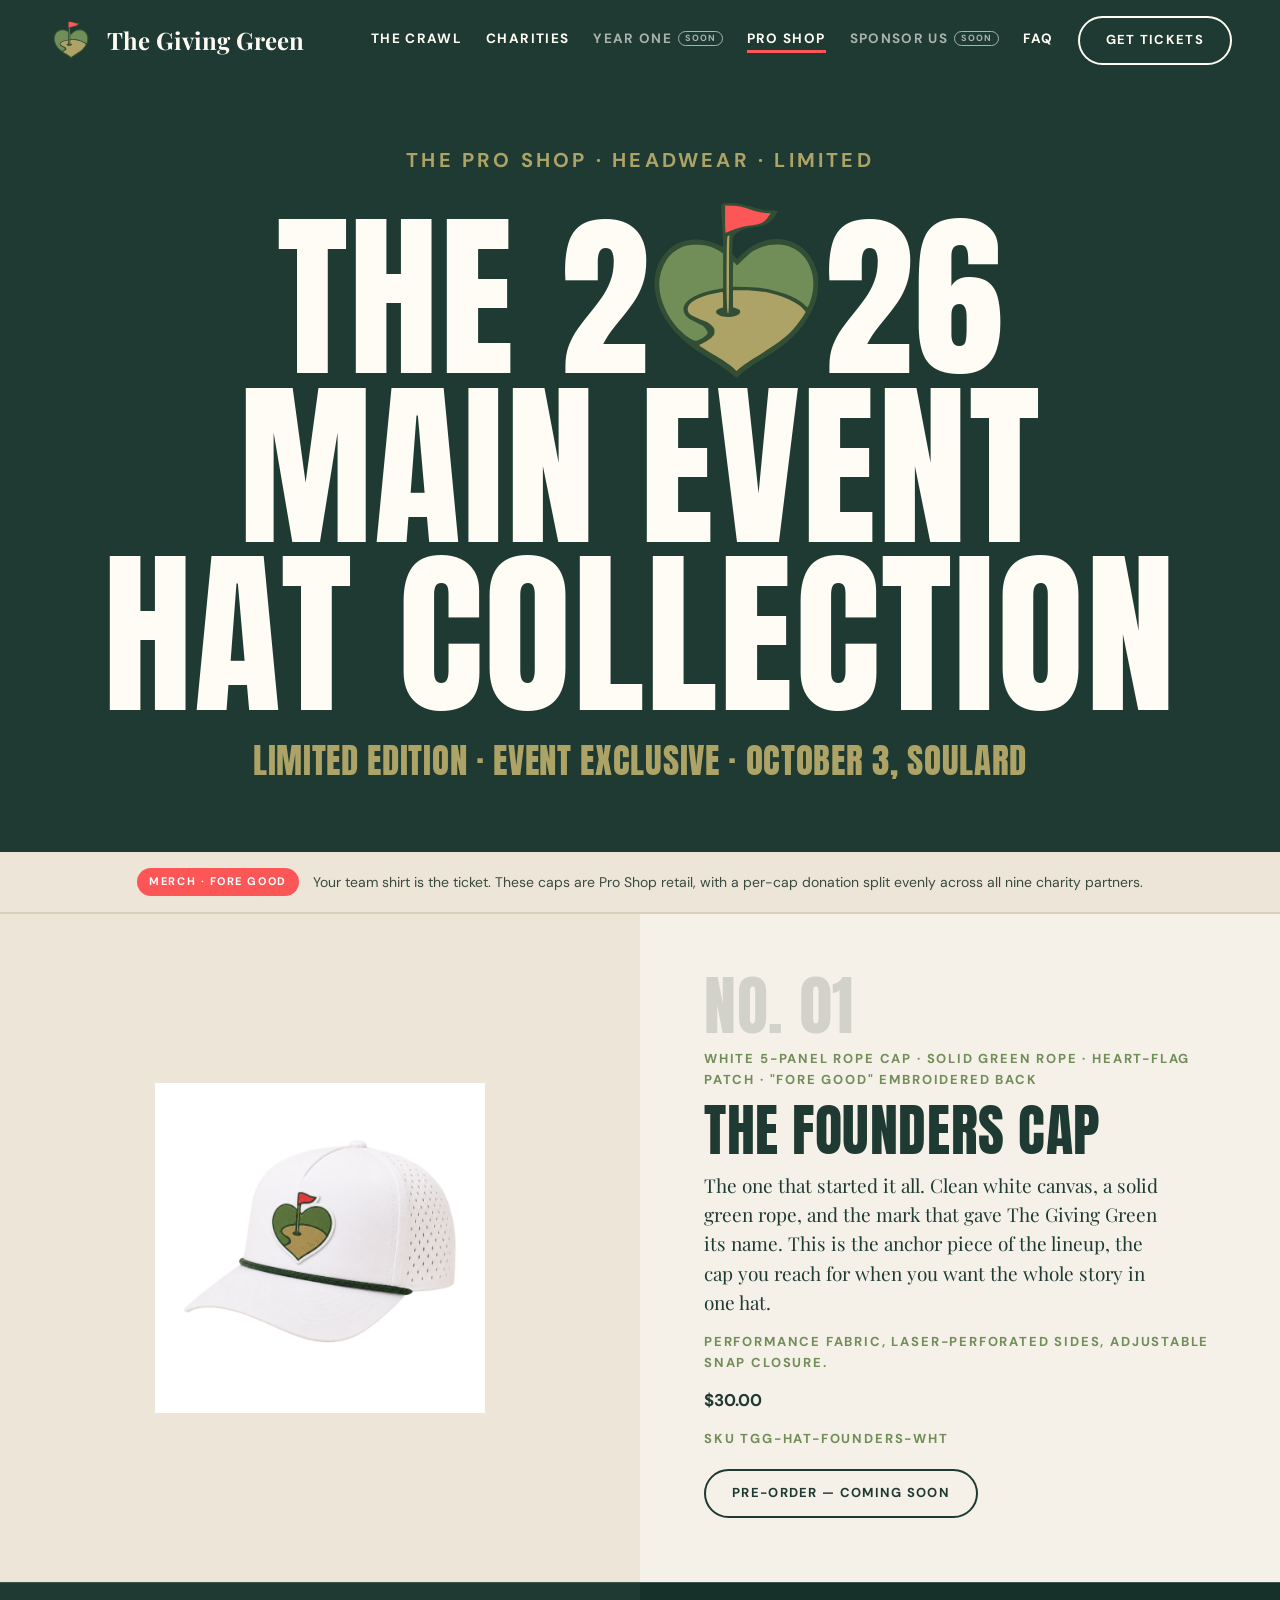
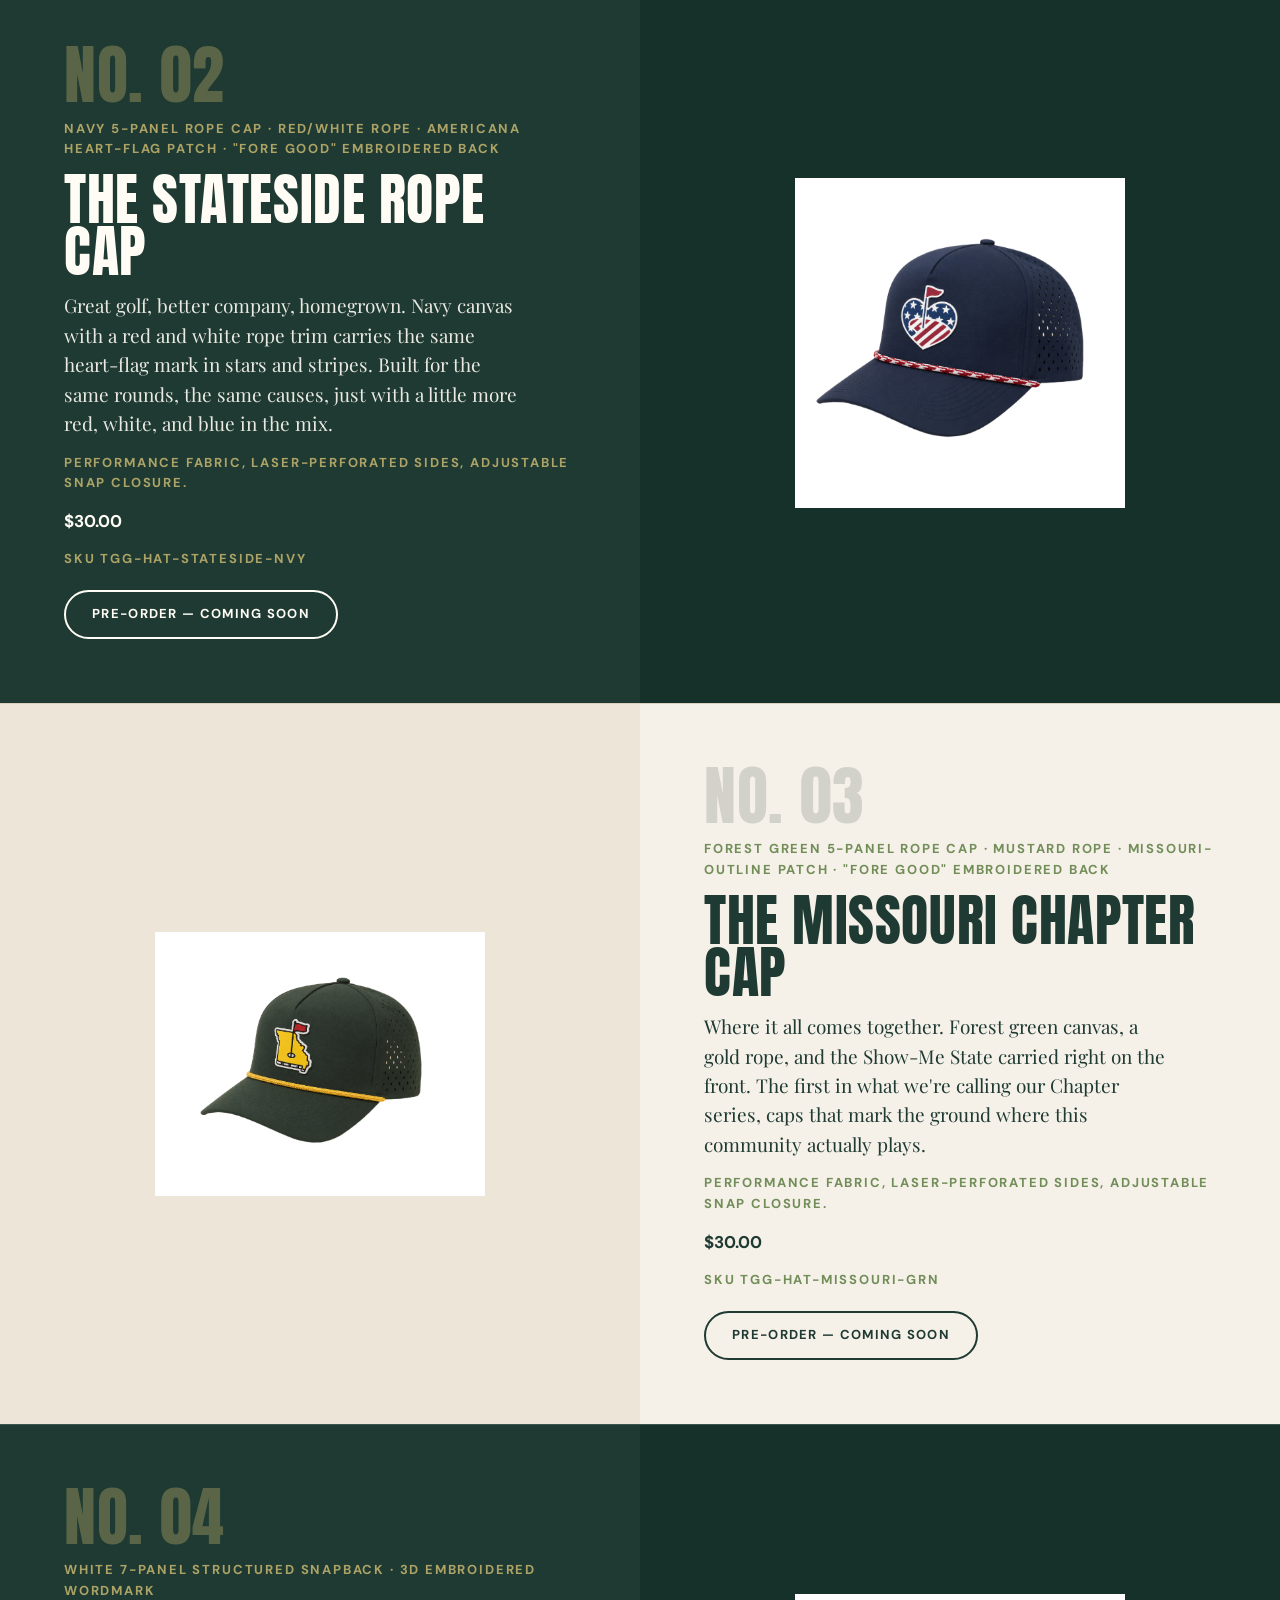
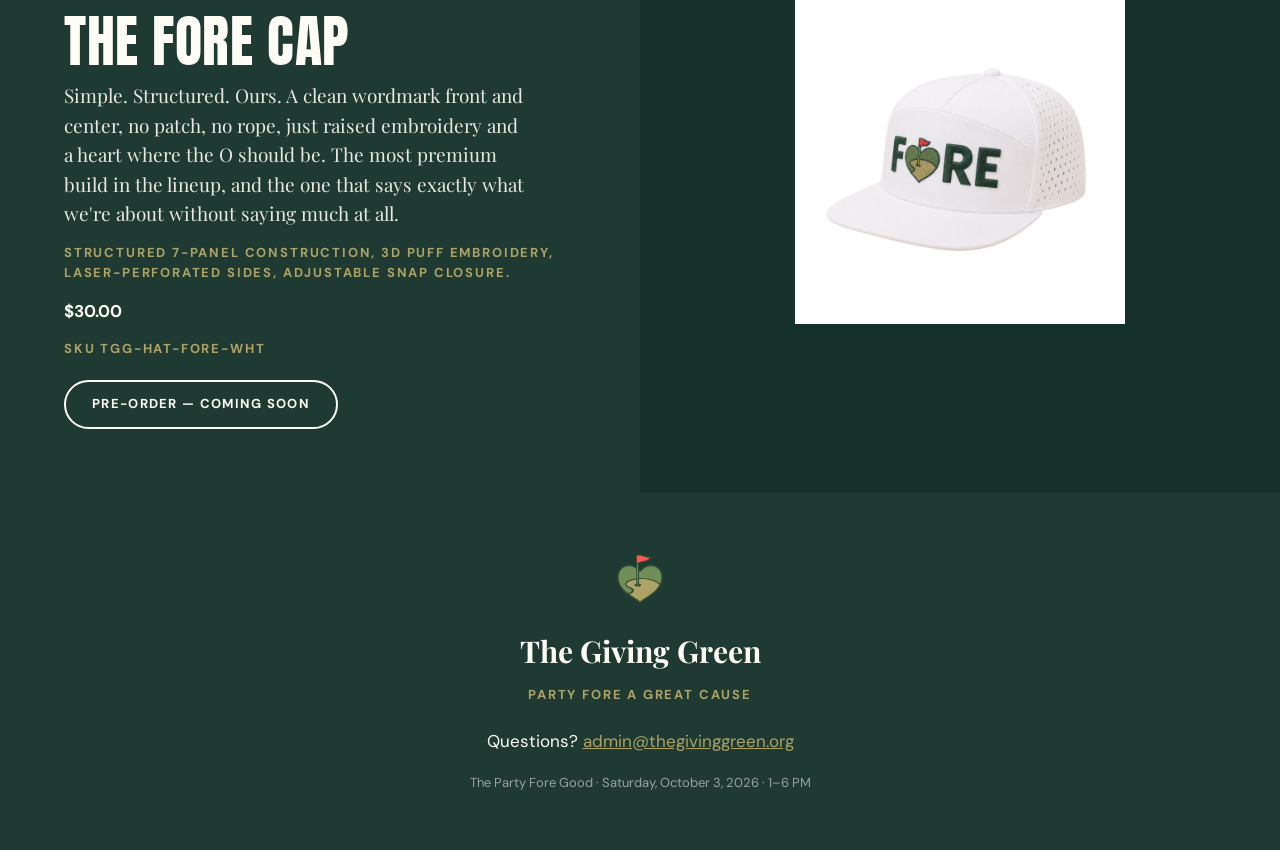
==== pro-shop.html @ 789d8d42 "Add files via upload" ====
<!DOCTYPE html>
<html lang="en">
<head>
<meta charset="UTF-8">
<meta name="viewport" content="width=device-width, initial-scale=1.0">
<title>Pro Shop — Headwear · The Giving Green</title>
<meta name="description" content="The Giving Green Pro Shop. Four caps for the crawl. Pro Shop retail, your team shirt is the ticket. October 3, Soulard.">
<link rel="preconnect" href="https://fonts.googleapis.com">
<link rel="preconnect" href="https://fonts.gstatic.com" crossorigin>
<link href="https://fonts.googleapis.com/css2?family=Anton&family=DM+Sans:ital,wght@0,400;0,500;0,700;1,400&family=Playfair+Display:ital,wght@0,600;0,700;1,600&display=swap" rel="stylesheet">
<style>
:root{
  --forest:#1E3A32; --forest-logo:#324E35; --fairway:#718D58;
  --sand:#F5F0E8; --sand-deep:#EDE6D8; --bunker:#ADA366;
  --flag:#FC5656; --flag-deep:#E04444; --cream:#FFFCF5;
  --line:#D8CFBC; --shadow-ink:#142822;
}
*,*::before,*::after{margin:0;padding:0;box-sizing:border-box}
html{overflow-x:hidden;width:100%;scroll-behavior:smooth}
body{background:var(--sand);color:var(--forest);font-family:'DM Sans',system-ui,sans-serif;font-size:17px;line-height:1.6;overflow-x:hidden;width:100%}
.anton{font-family:'Anton','Arial Narrow',sans-serif;font-weight:400;line-height:.92;text-transform:uppercase;letter-spacing:.01em}
.serif{font-family:'Playfair Display',Georgia,serif}
.label{font-size:13px;font-weight:700;letter-spacing:.14em;text-transform:uppercase}
.ggsymbol{position:absolute;width:0;height:0;overflow:hidden}
.zero{display:inline-block;vertical-align:baseline;margin:0 .015em}
.phero h1 .zero svg{height:1.0em;width:auto;display:inline-block;vertical-align:baseline;transform:translateY(.037em)}
.sr{position:absolute;width:1px;height:1px;overflow:hidden;clip:rect(0 0 0 0)}

/* NAV */
nav{position:fixed;top:0;left:0;right:0;width:100%;background:transparent;z-index:50;
  display:flex;align-items:center;justify-content:space-between;padding:16px clamp(20px,4vw,48px);
  transition:background .3s,border .3s,box-shadow .3s}
nav.scrolled{background:var(--sand);border-bottom:2px solid var(--forest);box-shadow:0 2px 12px rgba(20,40,34,.08)}
nav .brand{display:flex;align-items:center;gap:13px;text-decoration:none}
nav .mark{width:46px;height:46px;display:block;flex:none}
nav .name{font-family:'Playfair Display',serif;font-weight:700;font-size:24px;color:var(--cream);transition:color .3s}
nav.scrolled .name{color:var(--forest)}
nav .links{display:flex;gap:24px;align-items:center}
nav .links a.lnk,nav .links span.soonlink{color:var(--cream);text-decoration:none;font-size:13.5px;font-weight:700;
  letter-spacing:.1em;text-transform:uppercase;position:relative;padding-bottom:3px;transition:color .3s;white-space:nowrap}
nav.scrolled .links a.lnk,nav.scrolled .links span.soonlink{color:var(--forest)}
nav .links a.lnk::after{content:"";position:absolute;left:0;bottom:0;height:3px;width:0;background:var(--flag);transition:width .22s ease}
nav .links a.lnk:hover::after{width:100%}
nav .links a.lnk.active::after{width:100%}
nav .links a.lnk:hover{opacity:.85}
.soonlink{display:inline-flex;align-items:center;gap:6px;opacity:.62;cursor:default}
.soon{font-size:9px;font-weight:700;letter-spacing:.1em;border:1px solid currentColor;border-radius:999px;padding:2px 6px;line-height:1}
.btn{display:inline-block;border-radius:999px;padding:12px 26px;font-size:13px;font-weight:700;letter-spacing:.1em;
  text-transform:uppercase;text-decoration:none;cursor:pointer;border:2px solid transparent;transition:all .3s}
.btn.ghost{border-color:var(--forest);color:var(--forest);background:transparent}
.btn.ghost:hover{background:var(--forest);color:var(--cream)}
.btn.ghost.on-dark{border-color:var(--cream);color:var(--cream)}
.btn.ghost.on-dark:hover{background:var(--cream);color:var(--forest)}
nav .links a.btn.ghost{border-color:var(--cream);color:var(--cream)}
nav .links a.btn.ghost:hover{background:var(--cream);color:var(--forest)}
nav.scrolled .links a.btn.ghost{border-color:var(--forest);color:var(--forest)}
nav.scrolled .links a.btn.ghost:hover{background:var(--forest);color:var(--cream)}
.hamb{display:none;flex-direction:column;gap:5px;background:none;border:none;cursor:pointer;
  width:44px;height:44px;align-items:center;justify-content:center}
.hamb span{display:block;width:26px;height:2px;background:var(--cream);transition:background .3s}
nav.scrolled .hamb span{background:var(--forest)}
@media(max-width:980px){ nav .links{display:none} .hamb{display:flex} }
@media(max-width:480px){ nav .name{display:none} }

/* MOBILE MENU */
.mobnav{position:fixed;inset:0;background:var(--forest);z-index:60;display:flex;flex-direction:column;
  align-items:center;justify-content:center;gap:4px;opacity:0;pointer-events:none;transition:opacity .18s linear}
.mobnav.open{opacity:1;pointer-events:auto}
.mobnav a{color:var(--cream);text-decoration:none;font-family:'Anton',sans-serif;text-transform:uppercase;
  font-size:clamp(30px,8vw,44px);letter-spacing:.02em;padding:10px 18px}
.mobnav a:active{opacity:.7}
.mobnav .soonrow{display:flex;align-items:center;gap:10px;opacity:.6}
.mobnav .soonrow .soon{font-size:11px}
.mobnav .ticket{margin-top:22px;border:2px solid var(--cream);border-radius:999px;font-family:'DM Sans',sans-serif;
  font-size:14px;font-weight:700;letter-spacing:.12em;padding:14px 34px}
.mobnav .close{position:absolute;top:20px;right:22px;width:46px;height:46px;border:none;background:none;cursor:pointer}
.mobnav .close::before,.mobnav .close::after{content:"";position:absolute;left:11px;top:22px;width:24px;height:2px;background:var(--cream)}
.mobnav .close::before{transform:rotate(45deg)} .mobnav .close::after{transform:rotate(-45deg)}

/* HERO */
.phero{background:var(--forest);color:var(--cream);display:flex;flex-direction:column;
  align-items:center;justify-content:center;text-align:center;min-height:92vh;min-height:92dvh}
.phero-copy{padding:clamp(110px,16vh,170px) clamp(24px,4vw,64px) clamp(48px,8vh,90px);
  max-width:1400px;width:100%}
.phero .kicker{font-size:13px;font-weight:700;letter-spacing:.16em;text-transform:uppercase;color:var(--bunker);margin-bottom:18px}
.phero h1{font-family:'Anton',sans-serif;text-transform:uppercase;line-height:.94;letter-spacing:.01em;font-size:clamp(52px,14vw,196px)}
.phero .subline{font-family:'Anton',sans-serif;text-transform:uppercase;letter-spacing:.02em;
  font-size:clamp(14px,2.7vw,40px);margin-top:22px;color:var(--bunker);font-weight:400;line-height:1.15;
  white-space:nowrap}
@media(max-width:640px){.phero .subline{white-space:normal;font-size:clamp(13px,3.4vw,20px)}}
.phero p{max-width:46ch;margin:24px auto 0;font-size:clamp(15px,1.7vw,17px);line-height:1.65;color:rgba(255,252,245,.86)}
.hatwrap{position:relative;width:100%;line-height:0}
.hatwrap .hat{width:100%;height:auto;display:block}
.hatwrap .emb{position:absolute;left:50%;top:51%;transform:translate(-50%,-50%);width:27%;height:auto}

/* STRIP */
.strip{display:flex;align-items:center;justify-content:center;gap:14px;background:var(--sand-deep);
  border-bottom:1px solid var(--line);padding:16px 24px;text-align:center;flex-wrap:wrap}
.strip .tag{font-size:11px;font-weight:700;letter-spacing:.14em;text-transform:uppercase;color:#fff;
  background:var(--flag);padding:5px 12px;border-radius:999px}
.strip .note{font-size:14px;color:#3a4a40}
.strip .note strong{color:var(--forest)}

/* BANDS */
.band{display:grid;grid-template-columns:1fr 1fr;align-items:stretch;background:var(--sand);border-top:1px solid var(--line)}
.band.dark{background:var(--forest);border-top:1px solid rgba(245,240,232,.14)}
.band .art{display:flex;align-items:center;justify-content:center;padding:clamp(36px,5vw,76px);background:var(--sand-deep)}
.band.dark .art{background:#16302a}
.band .copy{padding:clamp(36px,5vw,76px);display:flex;flex-direction:column;gap:14px;justify-content:center}
.band.rev .art{order:2} .band.rev .copy{order:1}
.band .art .hatwrap{width:74%;max-width:330px}
.copy .bignum{font-size:clamp(40px,5vw,64px);line-height:.9;color:rgba(30,58,50,.16)}
.band.dark .copy .bignum{color:rgba(173,163,102,.42)}
.copy .sub{color:var(--fairway)}
.band.dark .copy .sub{color:var(--bunker)}
.copy .name{font-size:clamp(32px,4.4vw,56px);color:var(--forest)}
.band.dark .copy .name{color:var(--cream)}
.copy .blurb{font-size:clamp(16px,1.7vw,19px);line-height:1.55;max-width:42ch;color:var(--forest)}
.band.dark .copy .blurb{color:rgba(255,252,245,.9)}
.copy .price{font-weight:700;color:var(--forest)} .copy .price .muted{font-weight:400;color:var(--fairway)}
.band.dark .copy .price{color:var(--cream)} .band.dark .copy .price .muted{color:var(--bunker)}
.copy .btn{align-self:flex-start;margin-top:6px}

/* CLOSING */
.closing{background:var(--shadow-ink);color:var(--cream);text-align:center;padding:clamp(50px,7vw,86px) clamp(24px,4vw,48px)}
.closing .big{font-family:'Playfair Display',serif;font-style:italic;font-weight:600;font-size:clamp(24px,3.4vw,40px);max-width:24ch;margin:0 auto}
.closing .label{color:var(--bunker);margin-top:20px}

/* FOOTER */
footer{background:var(--forest);color:var(--cream);padding:56px clamp(20px,4vw,48px);text-align:center}
footer .fmark{width:60px;height:60px;margin:0 auto 18px;display:block}
footer .creed{font-family:'Playfair Display',serif;font-weight:700;font-size:clamp(22px,3vw,30px);margin-bottom:10px}
footer .label{color:var(--bunker);margin-bottom:22px}
footer a{color:var(--bunker)} footer a:hover{opacity:.7}
footer .small{font-size:13px;color:rgba(255,252,245,.55);margin-top:18px}

/* REVEAL */
.reveal{opacity:0;transform:translateY(16px);transition:opacity .5s linear,transform .5s cubic-bezier(.2,0,.2,1)}
.reveal.inview{opacity:1;transform:none}
@media(prefers-reduced-motion:reduce){.reveal{opacity:1;transform:none;transition:none}}

@media(max-width:980px){
  .phero{grid-template-columns:1fr;min-height:auto}
  .phero-copy{padding-top:clamp(104px,16vh,140px)}
  .phero-art{border-left:none;border-top:1px solid rgba(245,240,232,.14);padding:48px 24px 60px}
  .phero-art .hatwrap{width:62%;max-width:280px}
  .band,.band.rev{grid-template-columns:1fr}
  .band .art,.band.rev .art{order:0} .band .copy,.band.rev .copy{order:0}
  .band .art .hatwrap{width:60%;max-width:260px}
}
</style>
</head>
<body>

<div class="ggsymbol"><svg xmlns="http://www.w3.org/2000/svg"><symbol id="ggmark" viewBox="0 0 200 200"><g transform="translate(-70.1 -94.4) scale(0.036)">
<g class="m-ink">
<path style="stroke: rgb(193,193,193); stroke-opacity: 1.00; stroke-width: 0; stroke-dasharray: none; stroke-linecap: butt; stroke-dashoffset: 0; stroke-linejoin: miter; stroke-miterlimit: 4; fill: rgb(50,78,53); fill-opacity: 1.00; fill-rule: nonzero; opacity: 1;" transform="matrix(17.03888 0 0 17.03888 4724.999961 5399.999959) matrix(1 0 0 1 0 0)  translate(-125.081989, -132.899546)" d="M 116.50 258.40 C 107.71 251.25 98.25 244.79 81.50 234.52 C 58.76 220.58 43.41 208.42 31.35 194.80 C -4.40 154.43 -8.84 102.68 20.90 73.05 C 32.71 61.29 45.93 56.00 63.52 56.00 C 75.37 56.00 85.52 58.32 96.53 63.55 C 100.53 65.45 104.08 67.00 104.40 67.00 C 105.37 67.00 105.12 58.07 103.37 30.19 C 102.12 10.44 102.00 3.60 102.86 2.74 C 104.36 1.24 117.89 0.31 125.50 1.19 C 128.80 1.57 137.12 3.55 144.00 5.58 C 164.44 11.62 167.04 12.13 177.75 12.20 C 183.39 12.23 188.00 12.58 188.00 12.97 C 188.00 13.37 186.27 16.37 184.15 19.65 C 176.86 30.93 169.33 35.02 151.18 37.57 C 137.11 39.54 136.34 39.76 130.00 43.55 C 119.88 49.61 119.55 50.25 119.17 64.95 L 118.85 77.75 L 122.03 81.38 C 123.78 83.37 125.60 85.00 126.07 85.00 C 126.55 85.00 129.92 82.06 133.56 78.47 C 147.41 64.83 160.91 58.15 179.07 55.94 C 211.36 52.01 238.71 71.75 247.13 105.05 C 248.94 112.20 249.17 115.30 248.71 126.46 C 248.08 141.94 246.04 149.96 239.03 164.50 C 225.42 192.73 201.80 215.66 164.21 237.17 C 151.30 244.55 134.68 256.40 129.56 261.86 C 127.95 263.59 126.15 264.98 125.56 264.95 C 124.98 264.93 120.90 261.98 116.50 258.40 Z M 122.11 252.10 L 125.27 255.05 L 128.38 252.49 C 135.51 246.63 144.52 240.11 149.83 236.97 C 177.35 220.69 197.89 206.06 207.55 195.88 C 214.08 189.00 224.24 175.85 227.81 169.67 L 230.02 165.85 L 227.74 162.93 C 222.20 155.85 208.47 147.69 192.83 142.17 C 174.24 135.61 157.30 133.00 133.39 133.00 L 120.00 133.00 L 120.00 158.74 L 124.48 159.99 C 129.70 161.46 131.28 163.00 130.83 166.19 C 129.92 172.61 110.10 175.86 99.85 171.28 C 92.00 167.77 92.53 162.66 101.02 160.11 L 105.00 158.92 L 105.00 147.05 C 105.00 136.28 104.84 135.22 103.25 135.56 C 102.29 135.76 97.00 136.82 91.50 137.91 C 61.08 143.94 45.70 155.74 53.25 167.25 C 55.08 170.05 63.04 174.19 75.00 178.57 C 80.57 180.60 83.72 182.52 87.25 186.01 C 91.61 190.33 92.00 191.11 92.00 195.53 C 92.00 199.90 91.60 200.73 87.69 204.47 C 85.33 206.74 80.15 210.15 76.19 212.05 C 72.24 213.95 69.00 215.79 69.00 216.15 C 69.00 216.93 80.44 224.33 95.00 232.96 C 105.91 239.43 116.69 247.04 122.11 252.10 Z M 58.50 207.80 C 60.70 208.95 63.40 209.64 64.50 209.34 C 71.96 207.27 80.33 201.68 81.51 197.98 C 81.91 196.71 81.05 194.48 79.02 191.53 C 76.41 187.74 74.35 186.27 66.21 182.42 C 53.50 176.41 49.26 173.43 46.92 168.85 C 38.41 152.16 59.80 137.05 101.25 130.50 L 105.00 129.91 L 105.00 77.27 L 101.25 74.69 C 96.07 71.11 87.63 67.39 80.54 65.55 C 73.71 63.78 56.81 63.52 50.03 65.08 C 38.14 67.82 25.33 77.05 19.17 87.32 C 5.13 110.71 4.75 134.47 17.98 162.69 C 26.93 181.80 43.04 199.73 58.50 207.80 Z M 229.40 155.83 C 231.00 157.53 232.64 158.72 233.04 158.47 C 234.75 157.42 239.02 144.55 240.54 135.87 C 246.85 99.86 225.87 67.62 193.76 63.97 C 178.93 62.29 164.40 65.42 151.26 73.12 C 148.09 74.98 141.33 80.66 136.23 85.75 C 131.14 90.84 126.69 95.00 126.35 95.00 C 126.01 95.00 124.69 93.78 123.41 92.29 C 122.13 90.80 120.86 89.81 120.58 90.09 C 120.31 90.36 120.02 98.89 119.95 109.04 L 119.82 127.50 L 140.16 128.16 C 164.71 128.95 177.59 131.11 197.00 137.69 C 210.84 142.39 223.40 149.42 229.40 155.83 Z M 108.00 25.39 C 108.00 37.05 108.39 46.00 108.91 46.00 C 109.41 46.00 112.82 44.65 116.50 43.00 C 126.20 38.65 135.17 36.23 146.35 34.96 C 162.18 33.16 166.77 30.96 173.12 22.10 L 177.13 16.50 L 168.24 15.86 C 161.48 15.37 155.87 14.07 144.92 10.43 C 131.91 6.11 129.40 5.60 119.25 5.21 L 108.00 4.78 Z M 110.61 148.25 C 111.12 164.01 111.53 168.00 112.63 168.00 C 113.77 168.00 114.00 158.58 114.00 110.58 C 114.00 79.00 114.27 52.45 114.61 51.58 C 115.27 49.85 114.25 49.56 112.16 50.88 C 111.09 51.56 110.73 59.49 110.39 90.11 C 110.15 111.23 110.25 137.39 110.61 148.25 Z" stroke-linecap="round"></path>
</g>
<g class="m-f">
<path style="stroke: rgb(193,193,193); stroke-opacity: 1.00; stroke-width: 0; stroke-dasharray: none; stroke-linecap: butt; stroke-dashoffset: 0; stroke-linejoin: miter; stroke-miterlimit: 4; fill: rgb(113,141,88); fill-opacity: 1.00; fill-rule: nonzero; opacity: 1;" transform="matrix(17.03888 0 0 17.03888 4724.999961 5399.999959) matrix(1 0 0 1 -0.081552 9.36477)  translate(-125.000437, -142.264315)" d="M 58.50 207.80 C 43.04 199.73 26.93 181.80 17.98 162.69 C 4.75 134.47 5.13 110.71 19.17 87.32 C 25.33 77.05 38.14 67.82 50.03 65.08 C 56.81 63.52 73.71 63.78 80.54 65.55 C 87.63 67.39 96.07 71.11 101.25 74.69 L 105.00 77.27 L 105.00 129.91 L 101.25 130.50 C 59.80 137.05 38.41 152.16 46.92 168.85 C 49.26 173.43 53.50 176.41 66.21 182.42 C 74.35 186.27 76.41 187.74 79.02 191.53 C 81.05 194.48 81.91 196.71 81.51 197.98 C 80.33 201.68 71.96 207.27 64.50 209.34 C 63.40 209.64 60.70 208.95 58.50 207.80 Z M 229.40 155.83 C 223.40 149.42 210.84 142.39 197.00 137.69 C 177.59 131.11 164.71 128.95 140.16 128.16 L 119.82 127.50 L 119.95 109.04 C 120.02 98.89 120.31 90.36 120.58 90.09 C 120.86 89.81 122.13 90.80 123.41 92.29 C 124.69 93.78 126.01 95.00 126.35 95.00 C 126.69 95.00 131.14 90.84 136.23 85.75 C 141.33 80.66 148.09 74.98 151.26 73.12 C 164.40 65.42 178.93 62.29 193.76 63.97 C 225.87 67.62 246.85 99.86 240.54 135.87 C 239.02 144.55 234.75 157.42 233.04 158.47 C 232.64 158.72 231.00 157.53 229.40 155.83 Z M 194.00 187.00 C 194.00 187.55 193.55 188.00 193.00 188.00 C 192.45 188.00 192.00 187.55 192.00 187.00 C 192.00 186.45 192.45 186.00 193.00 186.00 C 193.55 186.00 194.00 186.45 194.00 187.00 Z M 205.00 187.00 C 205.00 187.55 204.55 188.00 204.00 188.00 C 203.45 188.00 203.00 187.55 203.00 187.00 C 203.00 186.45 203.45 186.00 204.00 186.00 C 204.55 186.00 205.00 186.45 205.00 187.00 Z M 162.00 199.00 C 162.00 199.55 161.55 200.00 161.00 200.00 C 160.45 200.00 160.00 199.55 160.00 199.00 C 160.00 198.45 160.45 198.00 161.00 198.00 C 161.55 198.00 162.00 198.45 162.00 199.00 Z M 189.00 203.00 C 189.00 203.55 188.55 204.00 188.00 204.00 C 187.45 204.00 187.00 203.55 187.00 203.00 C 187.00 202.45 187.45 202.00 188.00 202.00 C 188.55 202.00 189.00 202.45 189.00 203.00 Z M 178.00 204.00 C 178.00 204.55 177.55 205.00 177.00 205.00 C 176.45 205.00 176.00 204.55 176.00 204.00 C 176.00 203.45 176.45 203.00 177.00 203.00 C 177.55 203.00 178.00 203.45 178.00 204.00 Z M 173.00 209.00 C 173.00 209.55 172.55 210.00 172.00 210.00 C 171.45 210.00 171.00 209.55 171.00 209.00 C 171.00 208.45 171.45 208.00 172.00 208.00 C 172.55 208.00 173.00 208.45 173.00 209.00 Z M 142.00 220.00 C 142.00 220.55 141.55 221.00 141.00 221.00 C 140.45 221.00 140.00 220.55 140.00 220.00 C 140.00 219.45 140.45 219.00 141.00 219.00 C 141.55 219.00 142.00 219.45 142.00 220.00 Z" stroke-linecap="round"></path>
</g>
<g class="m-b">
<path style="stroke: rgb(193,193,193); stroke-opacity: 1.00; stroke-width: 0; stroke-dasharray: none; stroke-linecap: butt; stroke-dashoffset: 0; stroke-linejoin: miter; stroke-miterlimit: 4; fill: rgb(173,163,102); fill-opacity: 1.00; fill-rule: nonzero; opacity: 1;" transform="matrix(17.03888 0 0 17.03888 4724.999961 5399.999959) matrix(1 0 0 1 15.602389 19.653562)  translate(-140.684378, -152.553107)" d="M 122.11 252.10 C 116.69 247.04 105.91 239.43 95.00 232.96 C 80.44 224.33 69.00 216.93 69.00 216.15 C 69.00 215.79 72.24 213.95 76.19 212.05 C 80.15 210.15 85.33 206.74 87.69 204.47 C 91.60 200.73 92.00 199.90 92.00 195.53 C 92.00 191.11 91.61 190.33 87.25 186.01 C 83.72 182.52 80.57 180.60 75.00 178.57 C 63.04 174.19 55.08 170.05 53.25 167.25 C 45.70 155.74 61.08 143.94 91.50 137.91 C 97.00 136.82 102.29 135.76 103.25 135.56 C 104.84 135.22 105.00 136.28 105.00 147.05 L 105.00 158.92 L 101.02 160.11 C 92.53 162.66 92.00 167.77 99.85 171.28 C 110.10 175.86 129.92 172.61 130.83 166.19 C 131.28 163.00 129.70 161.46 124.48 159.99 L 120.00 158.74 L 120.00 133.00 L 133.39 133.00 C 157.30 133.00 174.24 135.61 192.83 142.17 C 208.47 147.69 222.20 155.85 227.74 162.93 L 230.02 165.85 L 227.81 169.67 C 224.24 175.85 214.08 189.00 207.55 195.88 C 197.89 206.06 177.35 220.69 149.83 236.97 C 144.52 240.11 135.51 246.63 128.38 252.49 L 125.27 255.05 Z M 110.61 148.25 C 110.25 137.39 110.15 111.23 110.39 90.11 C 110.73 59.49 111.09 51.56 112.16 50.88 C 114.25 49.56 115.27 49.85 114.61 51.58 C 114.27 52.45 114.00 79.00 114.00 110.58 C 114.00 158.58 113.77 168.00 112.63 168.00 C 111.53 168.00 111.12 164.01 110.61 148.25 Z M 194.00 187.00 C 194.00 186.45 193.55 186.00 193.00 186.00 C 192.45 186.00 192.00 186.45 192.00 187.00 C 192.00 187.55 192.45 188.00 193.00 188.00 C 193.55 188.00 194.00 187.55 194.00 187.00 Z M 205.00 187.00 C 205.00 186.45 204.55 186.00 204.00 186.00 C 203.45 186.00 203.00 186.45 203.00 187.00 C 203.00 187.55 203.45 188.00 204.00 188.00 C 204.55 188.00 205.00 187.55 205.00 187.00 Z M 162.00 199.00 C 162.00 198.45 161.55 198.00 161.00 198.00 C 160.45 198.00 160.00 198.45 160.00 199.00 C 160.00 199.55 160.45 200.00 161.00 200.00 C 161.55 200.00 162.00 199.55 162.00 199.00 Z M 189.00 203.00 C 189.00 202.45 188.55 202.00 188.00 202.00 C 187.45 202.00 187.00 202.45 187.00 203.00 C 187.00 203.55 187.45 204.00 188.00 204.00 C 188.55 204.00 189.00 203.55 189.00 203.00 Z M 178.00 204.00 C 178.00 203.45 177.55 203.00 177.00 203.00 C 176.45 203.00 176.00 203.45 176.00 204.00 C 176.00 204.55 176.45 205.00 177.00 205.00 C 177.55 205.00 178.00 204.55 178.00 204.00 Z M 173.00 209.00 C 173.00 208.45 172.55 208.00 172.00 208.00 C 171.45 208.00 171.00 208.45 171.00 209.00 C 171.00 209.55 171.45 210.00 172.00 210.00 C 172.55 210.00 173.00 209.55 173.00 209.00 Z M 142.00 220.00 C 142.00 219.45 141.55 219.00 141.00 219.00 C 140.45 219.00 140.00 219.45 140.00 220.00 C 140.00 220.55 140.45 221.00 141.00 221.00 C 141.55 221.00 142.00 220.55 142.00 220.00 Z" stroke-linecap="round"></path>
</g>
<g class="m-fl">
<path style="stroke: rgb(193,193,193); stroke-opacity: 1.00; stroke-width: 0; stroke-dasharray: none; stroke-linecap: butt; stroke-dashoffset: 0; stroke-linejoin: miter; stroke-miterlimit: 4; fill: rgb(252,86,86); fill-opacity: 1.00; fill-rule: nonzero; opacity: 1;" transform="matrix(17.03888 0 0 17.03888 4724.999961 5399.999959) matrix(1 0 0 1 17.483011 -107.509545)  translate(-142.565, -25.39)" d="M 108.00 25.39 L 108.00 4.78 L 119.25 5.21 C 129.40 5.60 131.91 6.11 144.92 10.43 C 155.87 14.07 161.48 15.37 168.24 15.86 L 177.13 16.50 L 173.12 22.10 C 166.77 30.96 162.18 33.16 146.35 34.96 C 135.17 36.23 126.20 38.65 116.50 43.00 C 112.82 44.65 109.41 46.00 108.91 46.00 C 108.39 46.00 108.00 37.05 108.00 25.39 Z" stroke-linecap="round"></path>
</g>
</g></symbol></svg></div>

<nav id="nav">
  <a class="brand" href="index.html" aria-label="The Giving Green — home">
    <svg class="mark" viewBox="0 0 200 200" aria-hidden="true"><use href="#ggmark"/></svg>
    <span class="name">The Giving Green</span>
  </a>
  <div class="links">
    <a class="lnk" href="index.html">The Crawl</a>
    <a class="lnk" href="index.html">Charities</a>
    <span class="soonlink">Year One <span class="soon">Soon</span></span>
    <a class="lnk active" href="pro-shop.html" aria-current="page">Pro Shop</a>
    <span class="soonlink">Sponsor Us <span class="soon">Soon</span></span>
    <a class="lnk" href="index.html">FAQ</a>
    <a class="btn ghost" href="index.html">Get Tickets</a>
  </div>
  <button class="hamb" id="hamb" aria-label="Open menu" aria-expanded="false"><span></span><span></span><span></span></button>
</nav>

<div class="mobnav" id="mobnav" aria-hidden="true">
  <button class="close" id="mobclose" aria-label="Close menu"></button>
  <a href="index.html">The Crawl</a>
  <a href="index.html">Charities</a>
  <div class="soonrow"><a href="#" onclick="return false">Year One</a><span class="soon">Soon</span></div>
  <a href="pro-shop.html">Pro Shop</a>
  <div class="soonrow"><a href="#" onclick="return false">Sponsor Us</a><span class="soon">Soon</span></div>
  <a href="index.html">FAQ</a>
  <a class="ticket" href="index.html">Get Tickets</a>
</div>

<header class="phero">
  <div class="phero-copy">
    <div class="kicker" style="font-size: 20px">The Pro Shop &middot; Headwear &middot; Limited</div>
    <h1 class="anton">THE 2<span class="zero" aria-hidden="true"><svg xmlns="http://www.w3.org/2000/svg" viewBox="2550 3090 4350 4620" aria-hidden="true"><g><g><g style="fill:rgb(50,78,53);fill-opacity:1;stroke:none;" transform="matrix(17.03888 0 0 17.03888 4724.999961 5399.999959) matrix(1 0 0 1 0 0) translate(-125.081989,-132.899546)"><path d="M 116.50 258.40 C 107.71 251.25 98.25 244.79 81.50 234.52 C 58.76 220.58 43.41 208.42 31.35 194.80 C -4.40 154.43 -8.84 102.68 20.90 73.05 C 32.71 61.29 45.93 56.00 63.52 56.00 C 75.37 56.00 85.52 58.32 96.53 63.55 C 100.53 65.45 104.08 67.00 104.40 67.00 C 105.37 67.00 105.12 58.07 103.37 30.19 C 102.12 10.44 102.00 3.60 102.86 2.74 C 104.36 1.24 117.89 0.31 125.50 1.19 C 128.80 1.57 137.12 3.55 144.00 5.58 C 164.44 11.62 167.04 12.13 177.75 12.20 C 183.39 12.23 188.00 12.58 188.00 12.97 C 188.00 13.37 186.27 16.37 184.15 19.65 C 176.86 30.93 169.33 35.02 151.18 37.57 C 137.11 39.54 136.34 39.76 130.00 43.55 C 119.88 49.61 119.55 50.25 119.17 64.95 L 118.85 77.75 L 122.03 81.38 C 123.78 83.37 125.60 85.00 126.07 85.00 C 126.55 85.00 129.92 82.06 133.56 78.47 C 147.41 64.83 160.91 58.15 179.07 55.94 C 211.36 52.01 238.71 71.75 247.13 105.05 C 248.94 112.20 249.17 115.30 248.71 126.46 C 248.08 141.94 246.04 149.96 239.03 164.50 C 225.42 192.73 201.80 215.66 164.21 237.17 C 151.30 244.55 134.68 256.40 129.56 261.86 C 127.95 263.59 126.15 264.98 125.56 264.95 C 124.98 264.93 120.90 261.98 116.50 258.40 Z"></path></g><g style="fill:rgb(113,141,88);fill-opacity:1;stroke:none;" transform="matrix(17.03888 0 0 17.03888 4724.999961 5399.999959) matrix(1 0 0 1 -0.081552 9.36477) translate(-125.000437,-142.264315)"><path d="M 58.50 207.80 C 43.04 199.73 26.93 181.80 17.98 162.69 C 4.75 134.47 5.13 110.71 19.17 87.32 C 25.33 77.05 38.14 67.82 50.03 65.08 C 56.81 63.52 73.71 63.78 80.54 65.55 C 87.63 67.39 96.07 71.11 101.25 74.69 L 105.00 77.27 L 105.00 129.91 L 101.25 130.50 C 59.80 137.05 38.41 152.16 46.92 168.85 C 49.26 173.43 53.50 176.41 66.21 182.42 C 74.35 186.27 76.41 187.74 79.02 191.53 C 81.05 194.48 81.91 196.71 81.51 197.98 C 80.33 201.68 71.96 207.27 64.50 209.34 C 63.40 209.64 60.70 208.95 58.50 207.80 Z M 229.40 155.83 C 223.40 149.42 210.84 142.39 197.00 137.69 C 177.59 131.11 164.71 128.95 140.16 128.16 L 119.82 127.50 L 119.95 109.04 C 120.02 98.89 120.31 90.36 120.58 90.09 C 120.86 89.81 122.13 90.80 123.41 92.29 C 124.69 93.78 126.01 95.00 126.35 95.00 C 126.69 95.00 131.14 90.84 136.23 85.75 C 141.33 80.66 148.09 74.98 151.26 73.12 C 164.40 65.42 178.93 62.29 193.76 63.97 C 225.87 67.62 246.85 99.86 240.54 135.87 C 239.02 144.55 234.75 157.42 233.04 158.47 C 232.64 158.72 231.00 157.53 229.40 155.83 Z"></path></g><g style="fill:rgb(173,163,102);fill-opacity:1;stroke:none;" transform="matrix(17.03888 0 0 17.03888 4724.999961 5399.999959) matrix(1 0 0 1 15.602389 19.653562) translate(-140.684378,-152.553107)"><path d="M 122.11 252.10 C 116.69 247.04 105.91 239.43 95.00 232.96 C 80.44 224.33 69.00 216.93 69.00 216.15 C 69.00 215.79 72.24 213.95 76.19 212.05 C 80.15 210.15 85.33 206.74 87.69 204.47 C 91.60 200.73 92.00 199.90 92.00 195.53 C 92.00 191.11 91.61 190.33 87.25 186.01 C 83.72 182.52 80.57 180.60 75.00 178.57 C 63.04 174.19 55.08 170.05 53.25 167.25 C 45.70 155.74 61.08 143.94 91.50 137.91 C 97.00 136.82 102.29 135.76 103.25 135.56 C 104.84 135.22 105.00 136.28 105.00 147.05 L 105.00 158.92 L 101.02 160.11 C 92.53 162.66 92.00 167.77 99.85 171.28 C 110.10 175.86 129.92 172.61 130.83 166.19 C 131.28 163.00 129.70 161.46 124.48 159.99 L 120.00 158.74 L 120.00 133.00 L 133.39 133.00 C 157.30 133.00 174.24 135.61 192.83 142.17 C 208.47 147.69 222.20 155.85 227.74 162.93 L 230.02 165.85 L 227.81 169.67 C 224.24 175.85 214.08 189.00 207.55 195.88 C 197.89 206.06 177.35 220.69 149.83 236.97 C 144.52 240.11 135.51 246.63 128.38 252.49 L 125.27 255.05 Z M 110.61 148.25 C 110.25 137.39 110.15 111.23 110.39 90.11 C 110.73 59.49 111.09 51.56 112.16 50.88 C 114.25 49.56 115.27 49.85 114.61 51.58 C 114.27 52.45 114.00 79.00 114.00 110.58 C 114.00 158.58 113.77 168.00 112.63 168.00 C 111.53 168.00 111.12 164.01 110.61 148.25 Z"></path></g><g style="fill:rgb(252,86,86);fill-opacity:1;stroke:none;" transform="matrix(17.03888 0 0 17.03888 4724.999961 5399.999959) matrix(1 0 0 1 17.483011 -107.509545) translate(-142.565,-25.39)"><path d="M 108.00 25.39 L 108.00 4.78 L 119.25 5.21 C 129.40 5.60 131.91 6.11 144.92 10.43 C 155.87 14.07 161.48 15.37 168.24 15.86 L 177.13 16.50 L 173.12 22.10 C 166.77 30.96 162.18 33.16 146.35 34.96 C 135.17 36.23 126.20 38.65 116.50 43.00 C 112.82 44.65 109.41 46.00 108.91 46.00 C 108.39 46.00 108.00 37.05 108.00 25.39 Z"></path></g></g></g></svg></span><span class="sr">0</span>26<br>MAIN EVENT<br>HAT COLLECTION</h1>
    <p class="subline">Limited Edition &middot; Event Exclusive &middot; October 3, Soulard</p>
  </div>
</header>

<div class="strip">
  <span class="tag">Merch &middot; Fore Good</span>
  <span class="note">Your team shirt is the ticket. These caps are Pro Shop retail, with a per-cap donation split evenly across all nine charity partners.</span>
</div>

<section class="band">
  <div class="art reveal">
    <div class="hatwrap"><img class="hat" src="/assets/images/hats/hat-founders-white.jpg" alt="The Founders Cap - White"/></div>
  </div>
  <div class="copy reveal">
    <span class="bignum anton">No. 01</span>
    <span class="sub label">White 5-panel rope cap &middot; solid green rope &middot; heart-flag patch &middot; "FORE GOOD" embroidered back</span>
    <h2 class="name anton">The Founders Cap</h2>
    <p class="blurb serif">The one that started it all. Clean white canvas, a solid green rope, and the mark that gave The Giving Green its name. This is the anchor piece of the lineup, the cap you reach for when you want the whole story in one hat.</p>
    <span class="sub label">Performance fabric, laser-perforated sides, adjustable snap closure.</span>
    <span class="price">$30.00</span>
    <span class="sub label">SKU TGG-HAT-FOUNDERS-WHT</span>
    <a class="btn ghost" href="#" aria-disabled="true">Pre-Order &mdash; Coming Soon</a>
  </div>
</section>
<section class="band dark rev">
  <div class="art reveal">
    <div class="hatwrap"><img class="hat" src="/assets/images/hats/hat-stateside-navy.jpg" alt="The Stateside Rope Cap - Navy"/></div>
  </div>
  <div class="copy reveal">
    <span class="bignum anton">No. 02</span>
    <span class="sub label">Navy 5-panel rope cap &middot; red/white rope &middot; Americana heart-flag patch &middot; "FORE GOOD" embroidered back</span>
    <h2 class="name anton">The Stateside Rope Cap</h2>
    <p class="blurb serif">Great golf, better company, homegrown. Navy canvas with a red and white rope trim carries the same heart-flag mark in stars and stripes. Built for the same rounds, the same causes, just with a little more red, white, and blue in the mix.</p>
    <span class="sub label">Performance fabric, laser-perforated sides, adjustable snap closure.</span>
    <span class="price">$30.00</span>
    <span class="sub label">SKU TGG-HAT-STATESIDE-NVY</span>
    <a class="btn ghost on-dark" href="#" aria-disabled="true">Pre-Order &mdash; Coming Soon</a>
  </div>
</section>
<section class="band">
  <div class="art reveal">
    <div class="hatwrap"><img class="hat" src="/assets/images/hats/hat-missouri-green.jpg" alt="The Missouri Chapter Cap - Forest Green"/></div>
  </div>
  <div class="copy reveal">
    <span class="bignum anton">No. 03</span>
    <span class="sub label">Forest green 5-panel rope cap &middot; mustard rope &middot; Missouri-outline patch &middot; "FORE GOOD" embroidered back</span>
    <h2 class="name anton">The Missouri Chapter Cap</h2>
    <p class="blurb serif">Where it all comes together. Forest green canvas, a gold rope, and the Show-Me State carried right on the front. The first in what we're calling our Chapter series, caps that mark the ground where this community actually plays.</p>
    <span class="sub label">Performance fabric, laser-perforated sides, adjustable snap closure.</span>
    <span class="price">$30.00</span>
    <span class="sub label">SKU TGG-HAT-MISSOURI-GRN</span>
    <a class="btn ghost" href="#" aria-disabled="true">Pre-Order &mdash; Coming Soon</a>
  </div>
</section>
<section class="band dark rev">
  <div class="art reveal">
    <div class="hatwrap"><img class="hat" src="/assets/images/hats/hat-fore-white.jpg" alt="The FORE Cap - White"/></div>
  </div>
  <div class="copy reveal">
    <span class="bignum anton">No. 04</span>
    <span class="sub label">White 7-panel structured snapback &middot; 3D embroidered wordmark</span>
    <h2 class="name anton">The FORE Cap</h2>
    <p class="blurb serif">Simple. Structured. Ours. A clean wordmark front and center, no patch, no rope, just raised embroidery and a heart where the O should be. The most premium build in the lineup, and the one that says exactly what we're about without saying much at all.</p>
    <span class="sub label">Structured 7-panel construction, 3D puff embroidery, laser-perforated sides, adjustable snap closure.</span>
    <span class="price">$30.00</span>
    <span class="sub label">SKU TGG-HAT-FORE-WHT</span>
    <a class="btn ghost on-dark" href="#" aria-disabled="true">Pre-Order &mdash; Coming Soon</a>
  </div>
</section>

<footer>
  <svg class="fmark" viewBox="0 0 200 200" aria-hidden="true"><use href="#ggmark"/></svg>
  <div class="creed">The Giving Green</div>
  <div class="label">PARTY FORE A GREAT CAUSE</div>
  <div>Questions? <a href="mailto:admin@thegivinggreen.org">admin@thegivinggreen.org</a></div>
  <div class="small">The Party Fore Good &middot; Saturday, October 3, 2026 &middot; 1&ndash;6 PM</div>
</footer>

<script>
(function(){
  var nav=document.getElementById('nav');
  function checkNav(){nav.classList.toggle('scrolled',scrollY>80);}
  addEventListener('scroll',checkNav,{passive:true}); checkNav();

  var hamb=document.getElementById('hamb'), mob=document.getElementById('mobnav'), close=document.getElementById('mobclose');
  function openMenu(){mob.classList.add('open');mob.setAttribute('aria-hidden','false');hamb.setAttribute('aria-expanded','true');document.body.style.overflow='hidden';}
  function closeMenu(){mob.classList.remove('open');mob.setAttribute('aria-hidden','true');hamb.setAttribute('aria-expanded','false');document.body.style.overflow='';}
  hamb.addEventListener('click',openMenu);
  close.addEventListener('click',closeMenu);
  mob.querySelectorAll('a').forEach(function(a){a.addEventListener('click',function(){setTimeout(closeMenu,10);});});

  // reveal
  var io=new IntersectionObserver(function(es){es.forEach(function(e){if(e.isIntersecting){e.target.classList.add('inview');io.unobserve(e.target);}});},{threshold:.14});
  document.querySelectorAll('.reveal').forEach(function(el){io.observe(el);});
})();
</script>
</body>
</html>
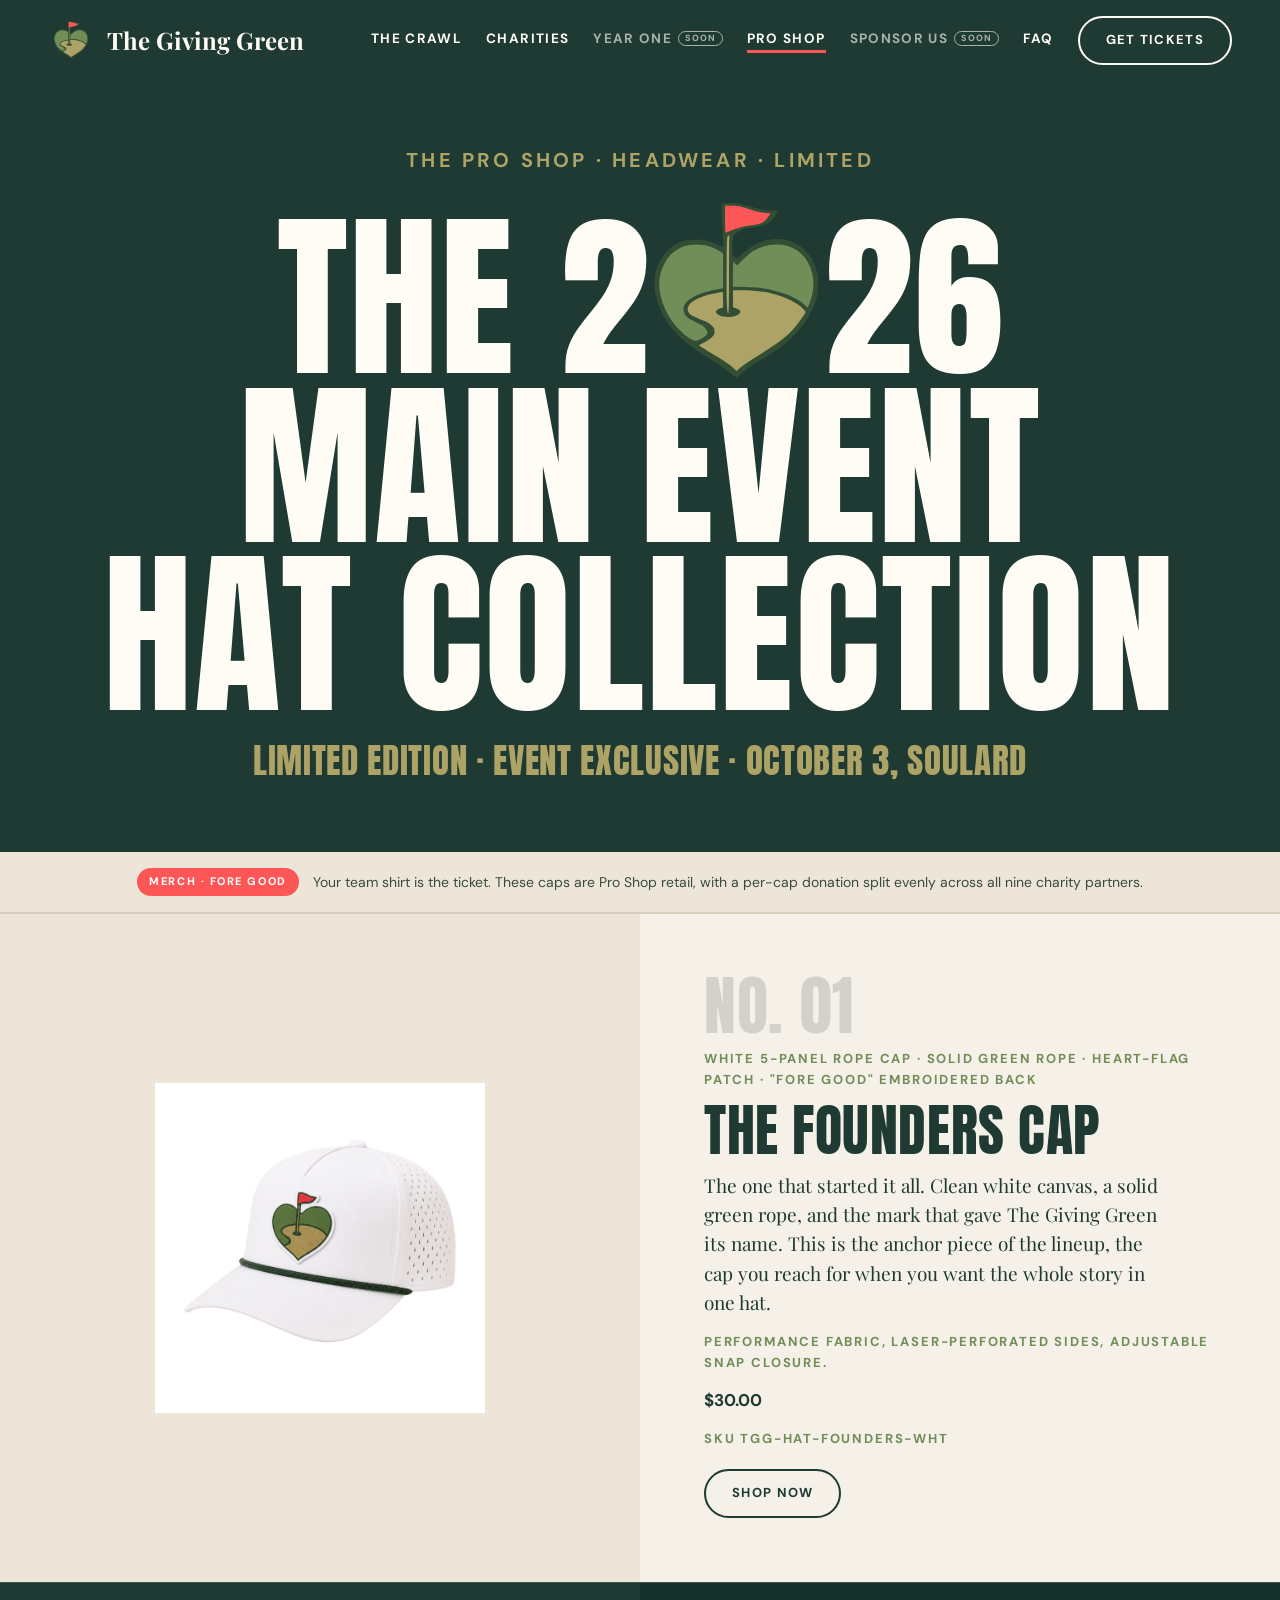
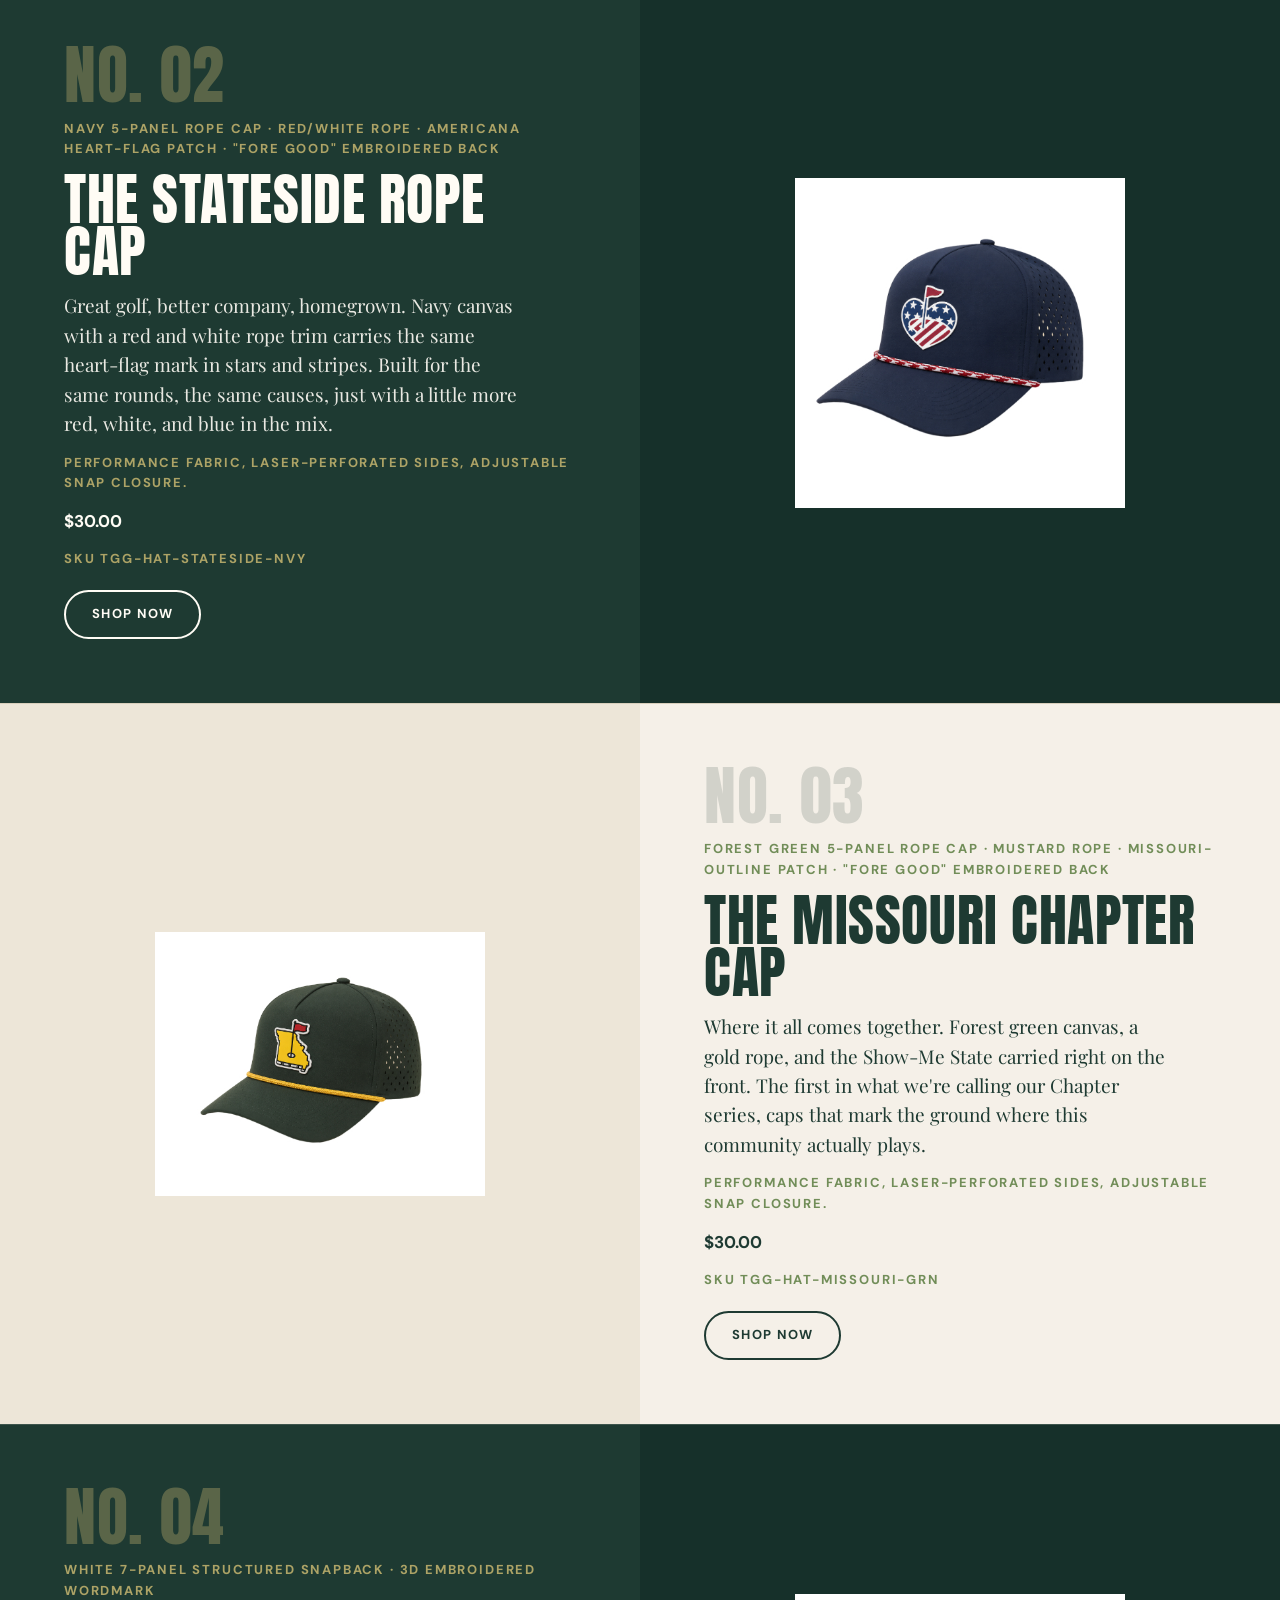
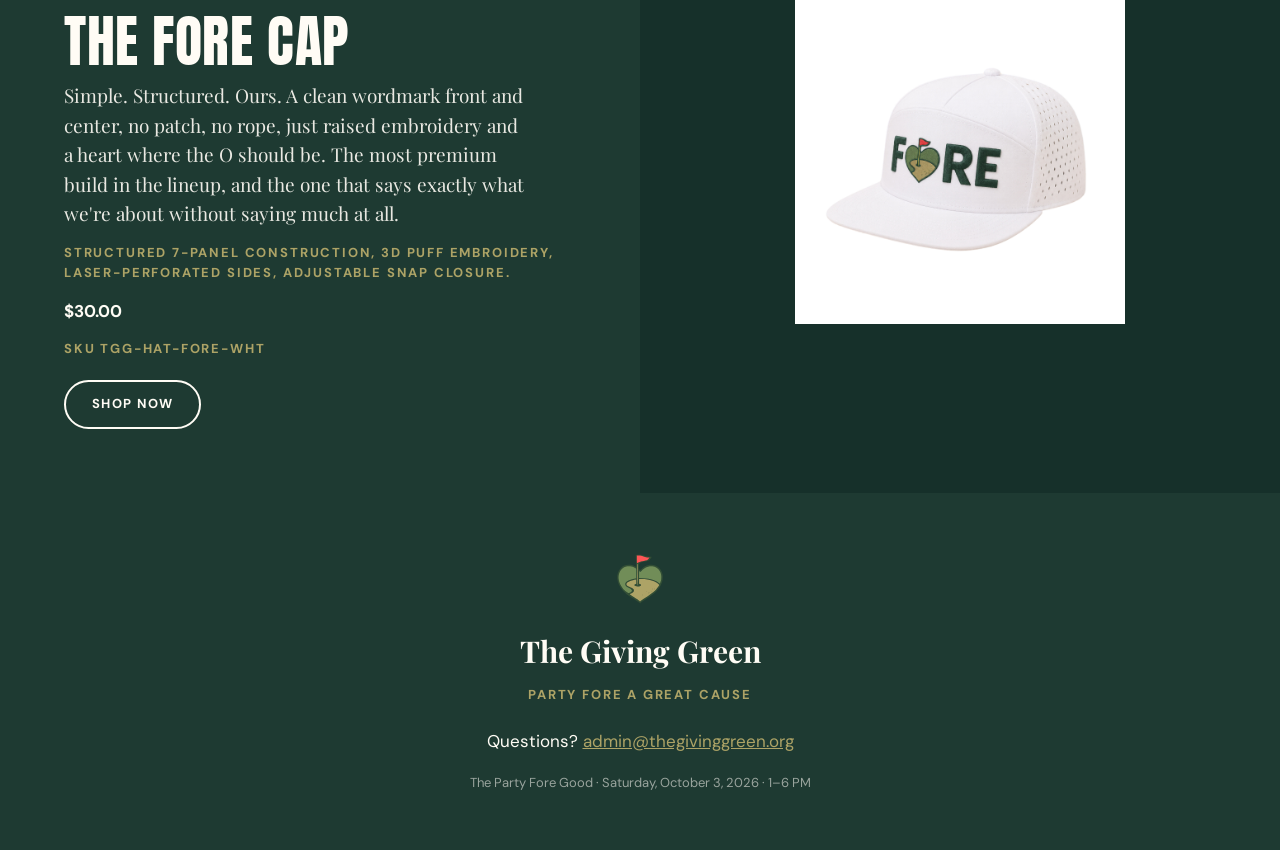
==== commit 94340e3c: "Add files via upload" ====
--- a/pro-shop.html
+++ b/pro-shop.html
@@ -220,7 +220,7 @@
     <span class="sub label">Performance fabric, laser-perforated sides, adjustable snap closure.</span>
     <span class="price">$30.00</span>
     <span class="sub label">SKU TGG-HAT-FOUNDERS-WHT</span>
-    <a class="btn ghost" href="#" aria-disabled="true">Pre-Order &mdash; Coming Soon</a>
+    <a class="btn ghost" href="https://thegivinggreen.store/products/the-founders-cap" target="_blank" rel="noopener">Shop Now</a>
   </div>
 </section>
 <section class="band dark rev">
@@ -235,7 +235,7 @@
     <span class="sub label">Performance fabric, laser-perforated sides, adjustable snap closure.</span>
     <span class="price">$30.00</span>
     <span class="sub label">SKU TGG-HAT-STATESIDE-NVY</span>
-    <a class="btn ghost on-dark" href="#" aria-disabled="true">Pre-Order &mdash; Coming Soon</a>
+    <a class="btn ghost on-dark" href="https://thegivinggreen.store/products/the-stateside-rope-cap" target="_blank" rel="noopener">Shop Now</a>
   </div>
 </section>
 <section class="band">
@@ -250,7 +250,7 @@
     <span class="sub label">Performance fabric, laser-perforated sides, adjustable snap closure.</span>
     <span class="price">$30.00</span>
     <span class="sub label">SKU TGG-HAT-MISSOURI-GRN</span>
-    <a class="btn ghost" href="#" aria-disabled="true">Pre-Order &mdash; Coming Soon</a>
+    <a class="btn ghost" href="https://thegivinggreen.store/products/the-missouri-chapter-cap" target="_blank" rel="noopener">Shop Now</a>
   </div>
 </section>
 <section class="band dark rev">
@@ -265,7 +265,7 @@
     <span class="sub label">Structured 7-panel construction, 3D puff embroidery, laser-perforated sides, adjustable snap closure.</span>
     <span class="price">$30.00</span>
     <span class="sub label">SKU TGG-HAT-FORE-WHT</span>
-    <a class="btn ghost on-dark" href="#" aria-disabled="true">Pre-Order &mdash; Coming Soon</a>
+    <a class="btn ghost on-dark" href="https://thegivinggreen.store/products/the-fore-cap" target="_blank" rel="noopener">Shop Now</a>
   </div>
 </section>
 
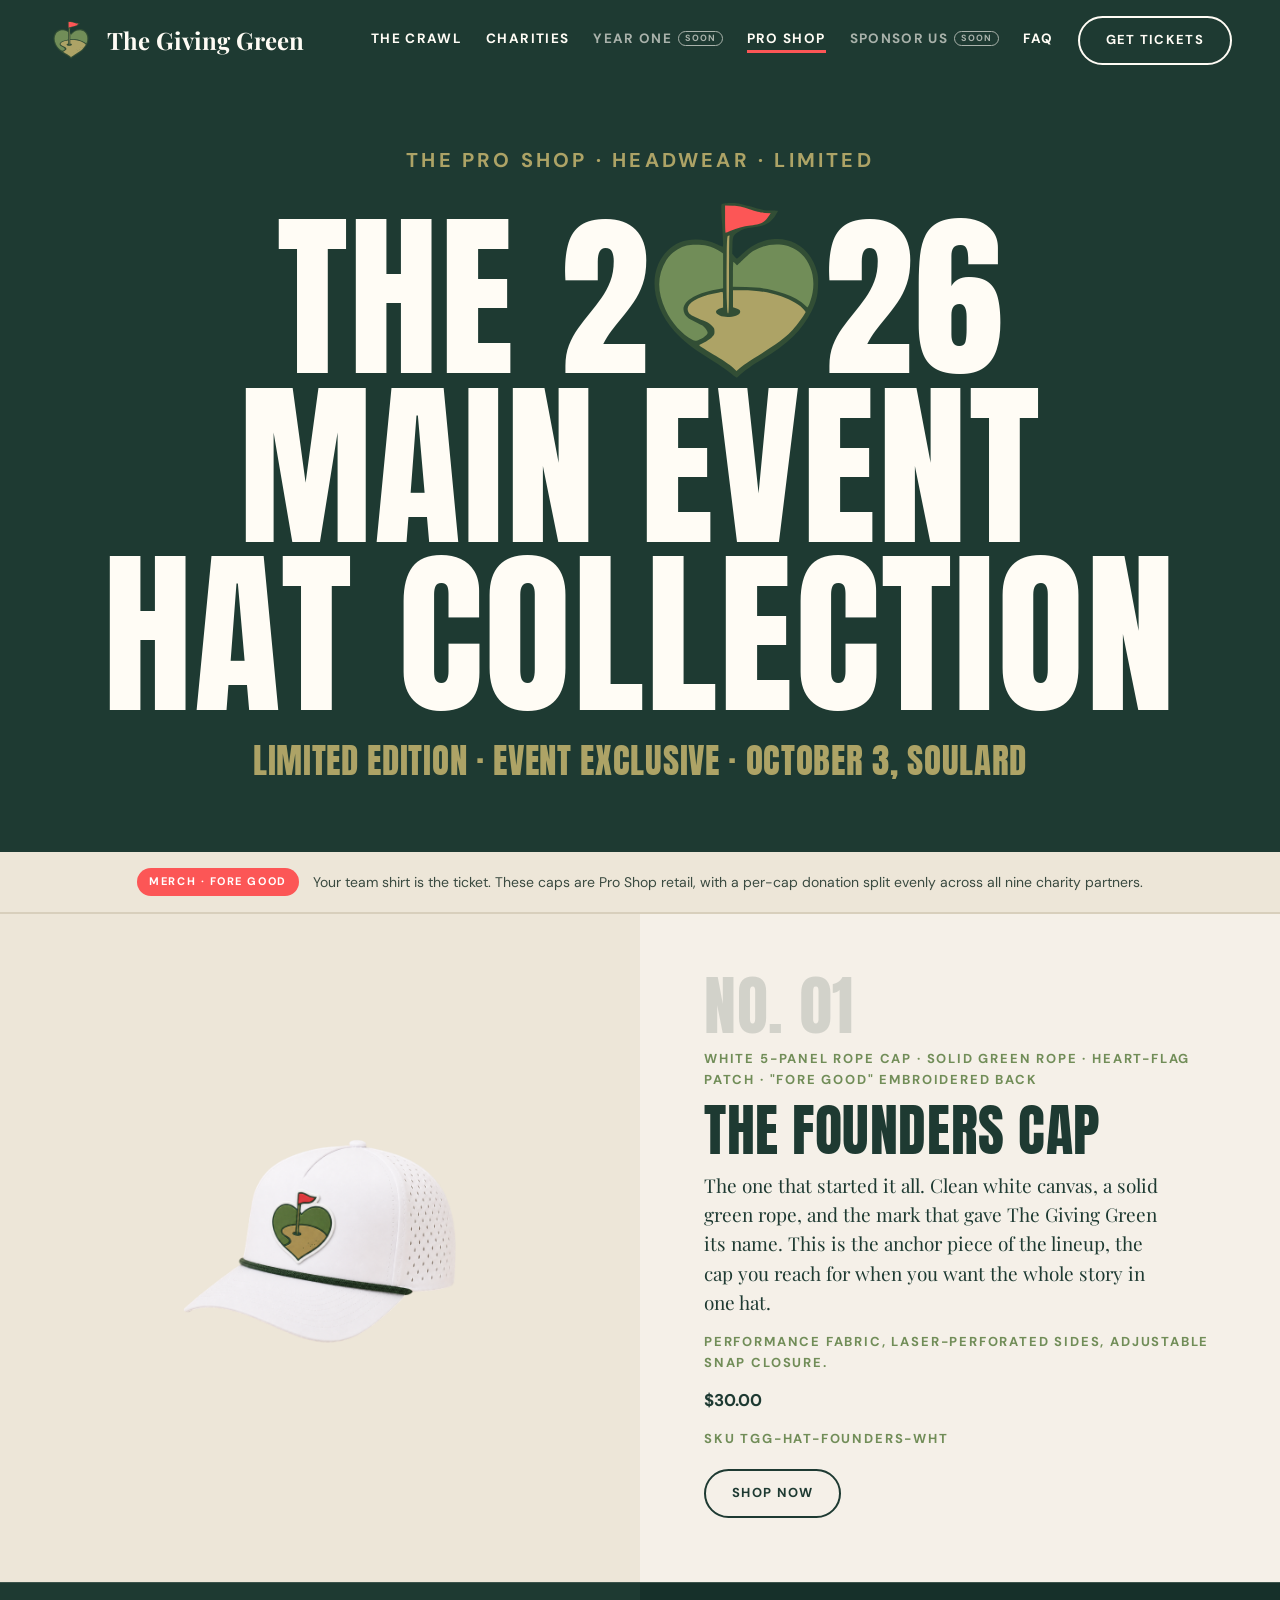
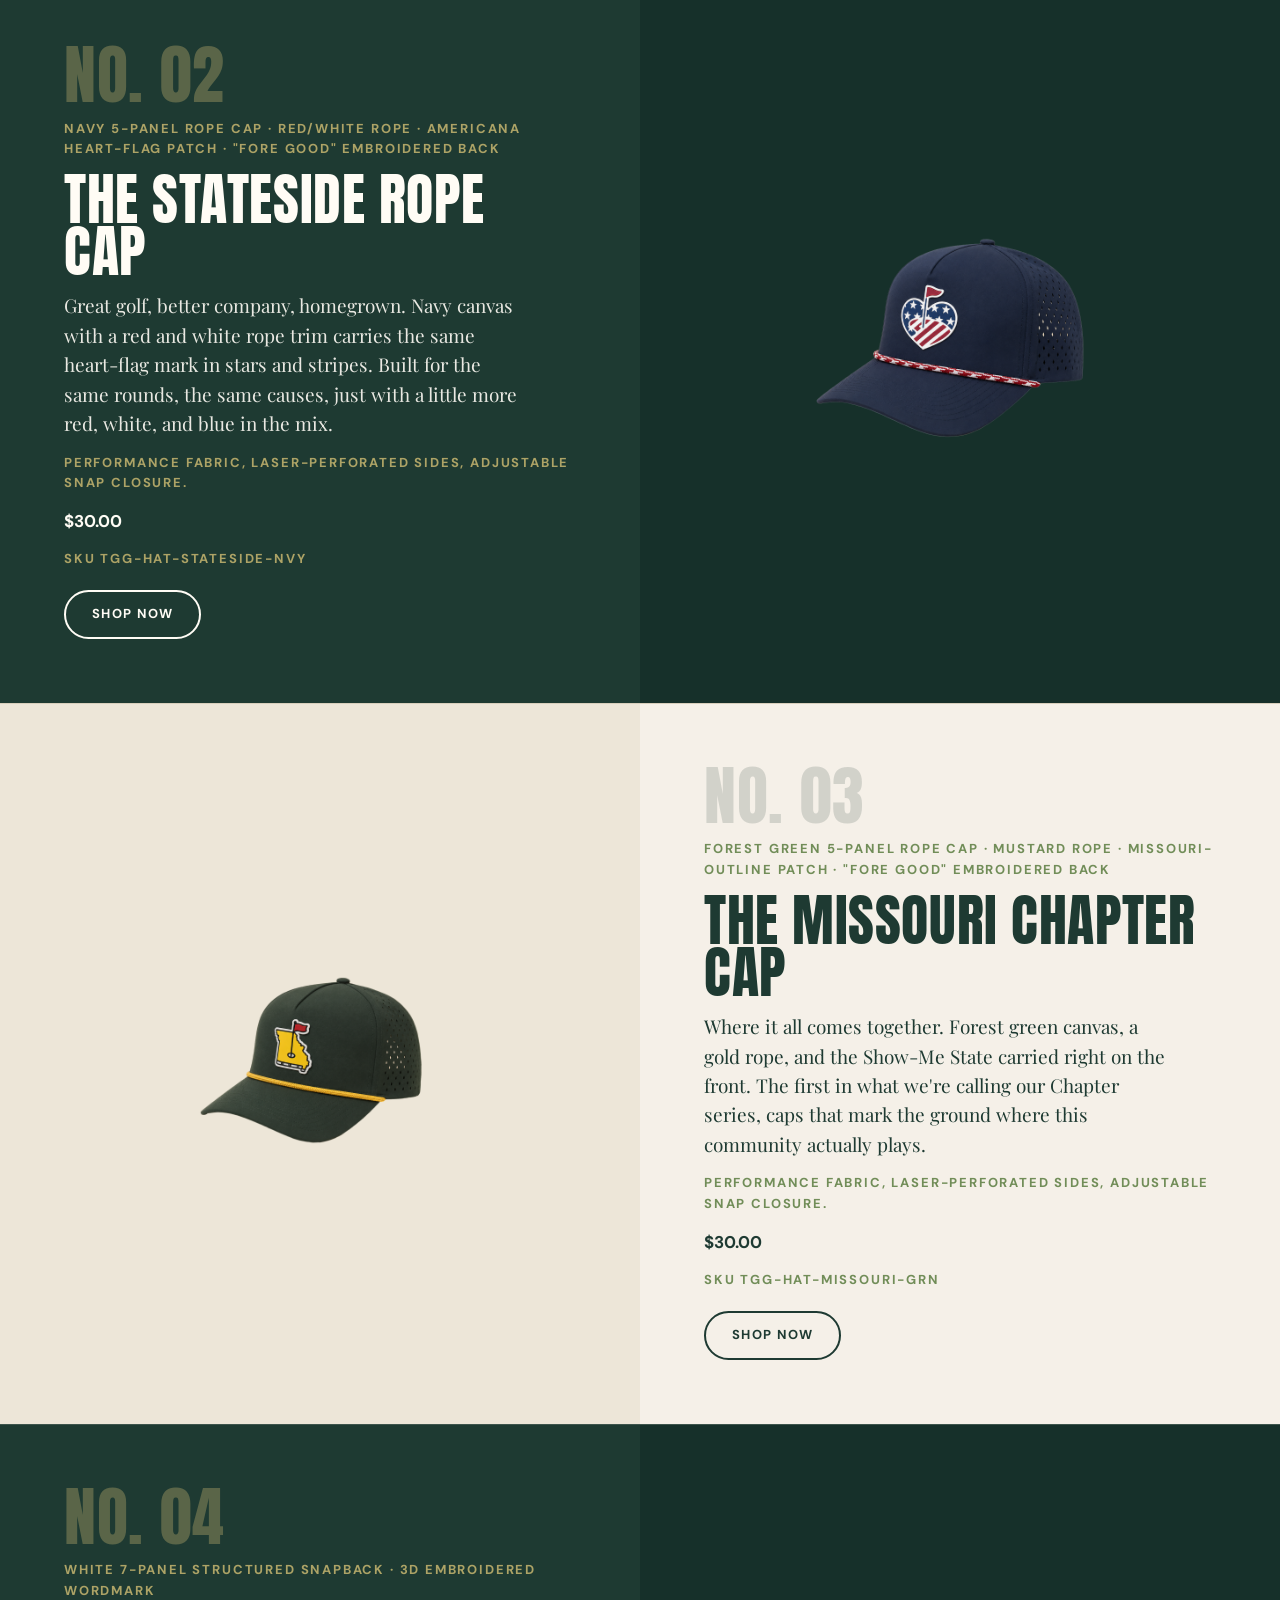
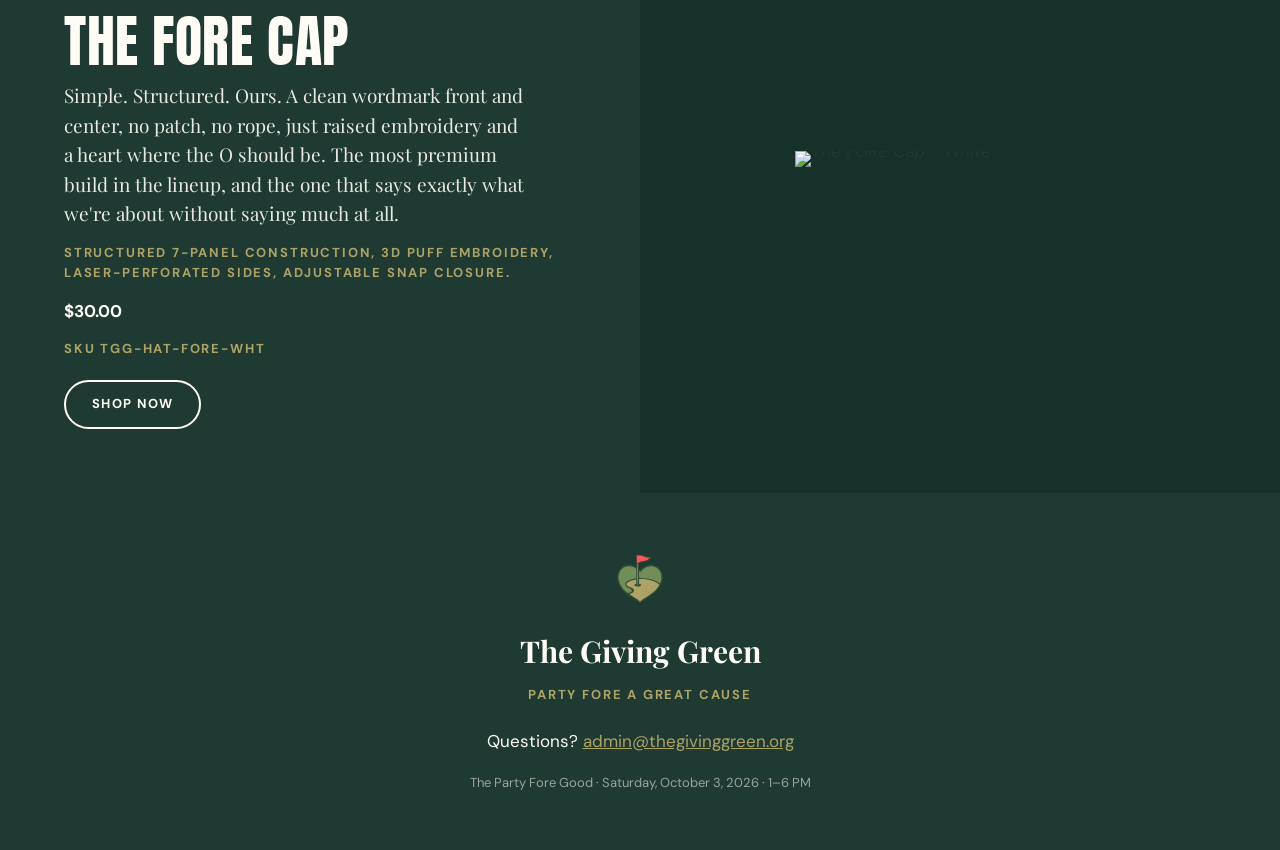
==== commit b6e374d5: "Add files via upload" ====
--- a/pro-shop.html
+++ b/pro-shop.html
@@ -210,7 +210,7 @@
 
 <section class="band">
   <div class="art reveal">
-    <div class="hatwrap"><img class="hat" src="/assets/images/hats/hat-founders-white.jpg" alt="The Founders Cap - White"/></div>
+    <div class="hatwrap"><img class="hat" src="/assets/images/hats/hat-founders-white.png" alt="The Founders Cap - White"/></div>
   </div>
   <div class="copy reveal">
     <span class="bignum anton">No. 01</span>
@@ -225,7 +225,7 @@
 </section>
 <section class="band dark rev">
   <div class="art reveal">
-    <div class="hatwrap"><img class="hat" src="/assets/images/hats/hat-stateside-navy.jpg" alt="The Stateside Rope Cap - Navy"/></div>
+    <div class="hatwrap"><img class="hat" src="/assets/images/hats/hat-stateside-navy.png" alt="The Stateside Rope Cap - Navy"/></div>
   </div>
   <div class="copy reveal">
     <span class="bignum anton">No. 02</span>
@@ -240,7 +240,7 @@
 </section>
 <section class="band">
   <div class="art reveal">
-    <div class="hatwrap"><img class="hat" src="/assets/images/hats/hat-missouri-green.jpg" alt="The Missouri Chapter Cap - Forest Green"/></div>
+    <div class="hatwrap"><img class="hat" src="/assets/images/hats/hat-missouri-green.png" alt="The Missouri Chapter Cap - Forest Green"/></div>
   </div>
   <div class="copy reveal">
     <span class="bignum anton">No. 03</span>
@@ -255,7 +255,7 @@
 </section>
 <section class="band dark rev">
   <div class="art reveal">
-    <div class="hatwrap"><img class="hat" src="/assets/images/hats/hat-fore-white.jpg" alt="The FORE Cap - White"/></div>
+    <div class="hatwrap"><img class="hat" src="/assets/images/hats/hat-fore-white.png" alt="The FORE Cap - White"/></div>
   </div>
   <div class="copy reveal">
     <span class="bignum anton">No. 04</span>
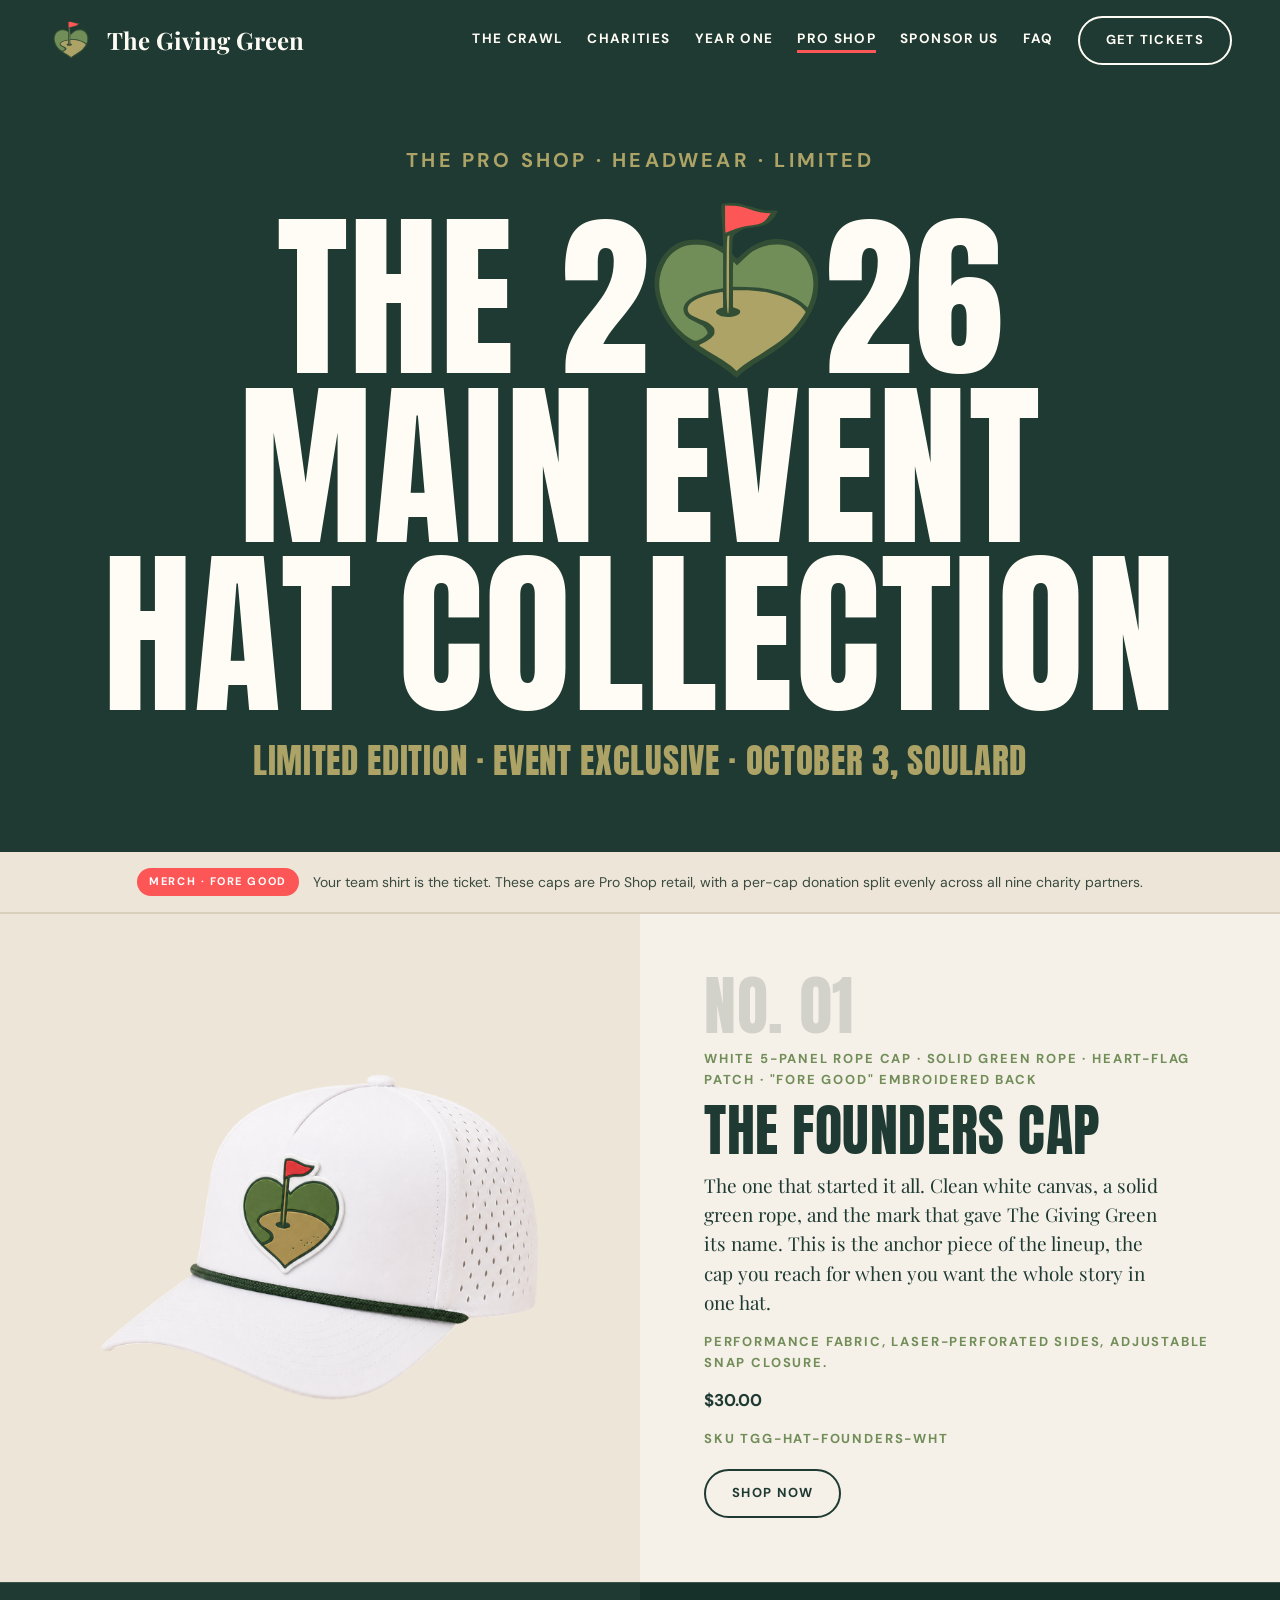
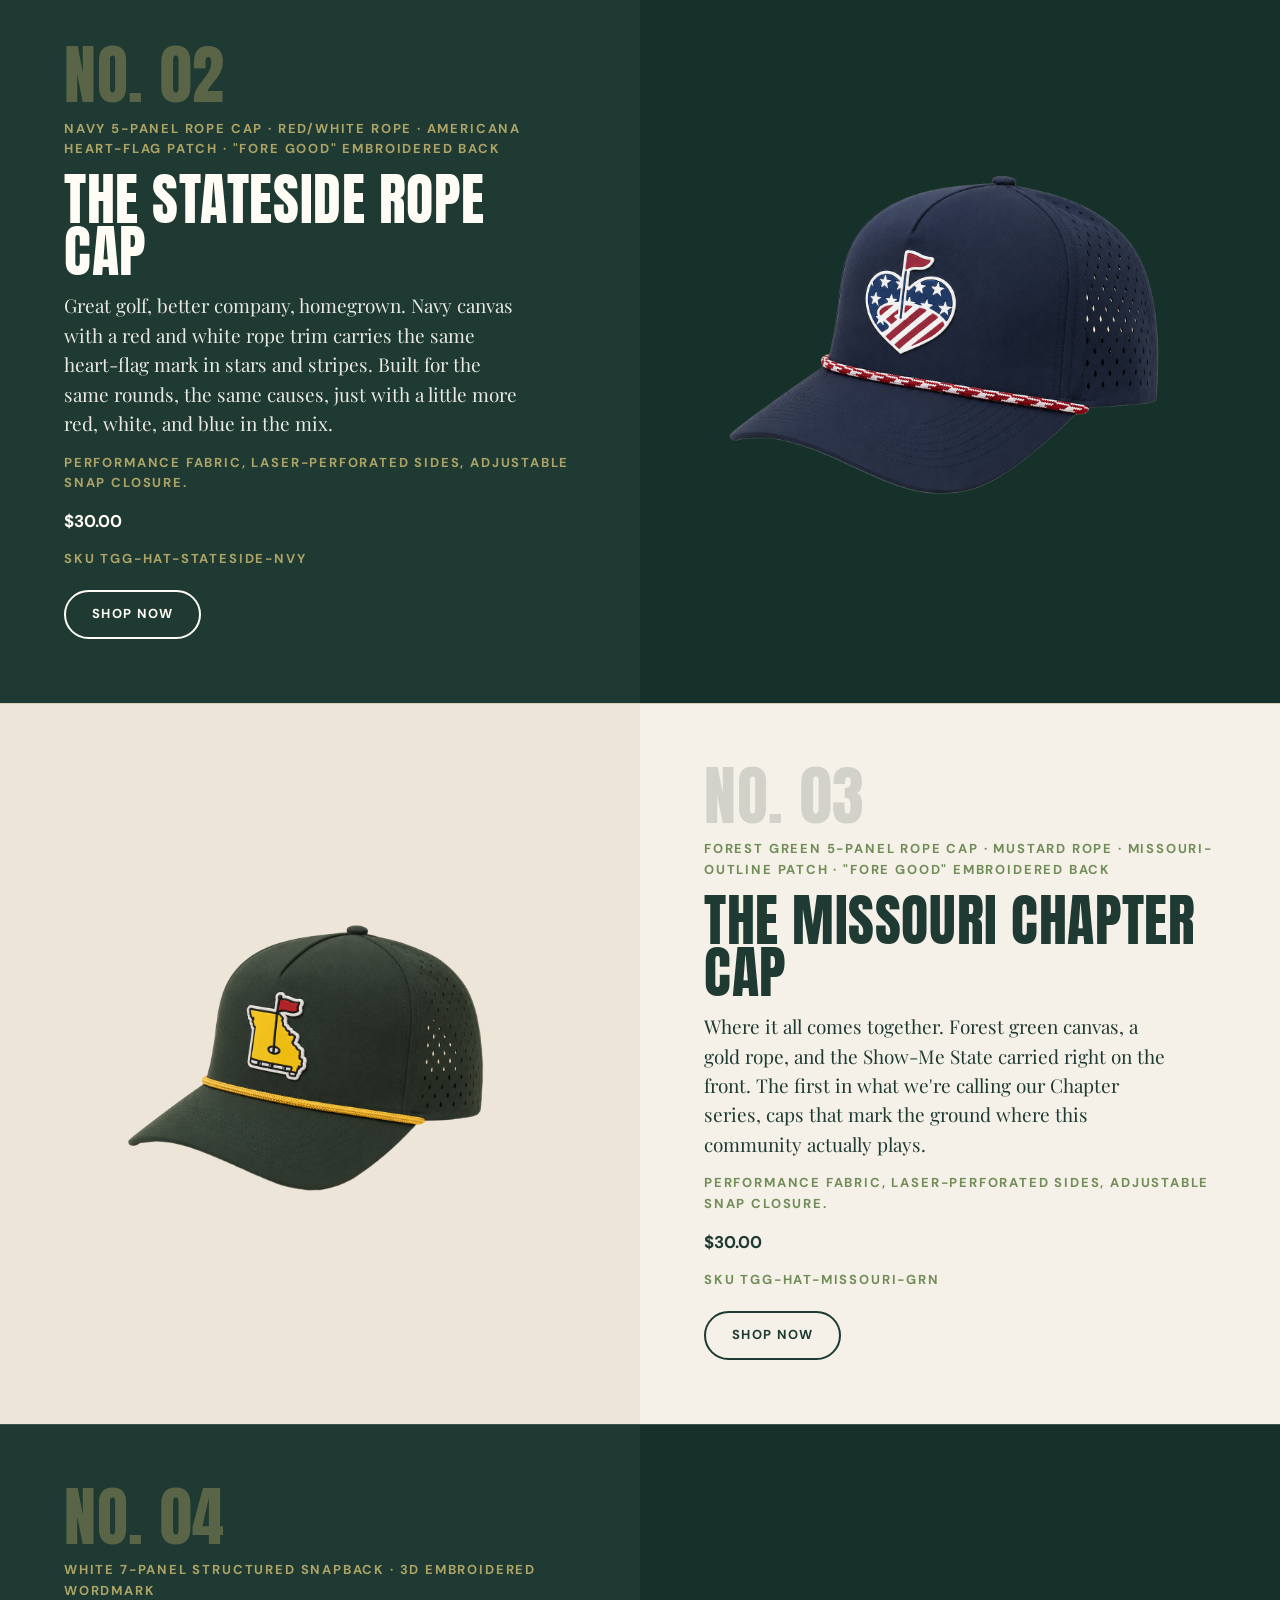
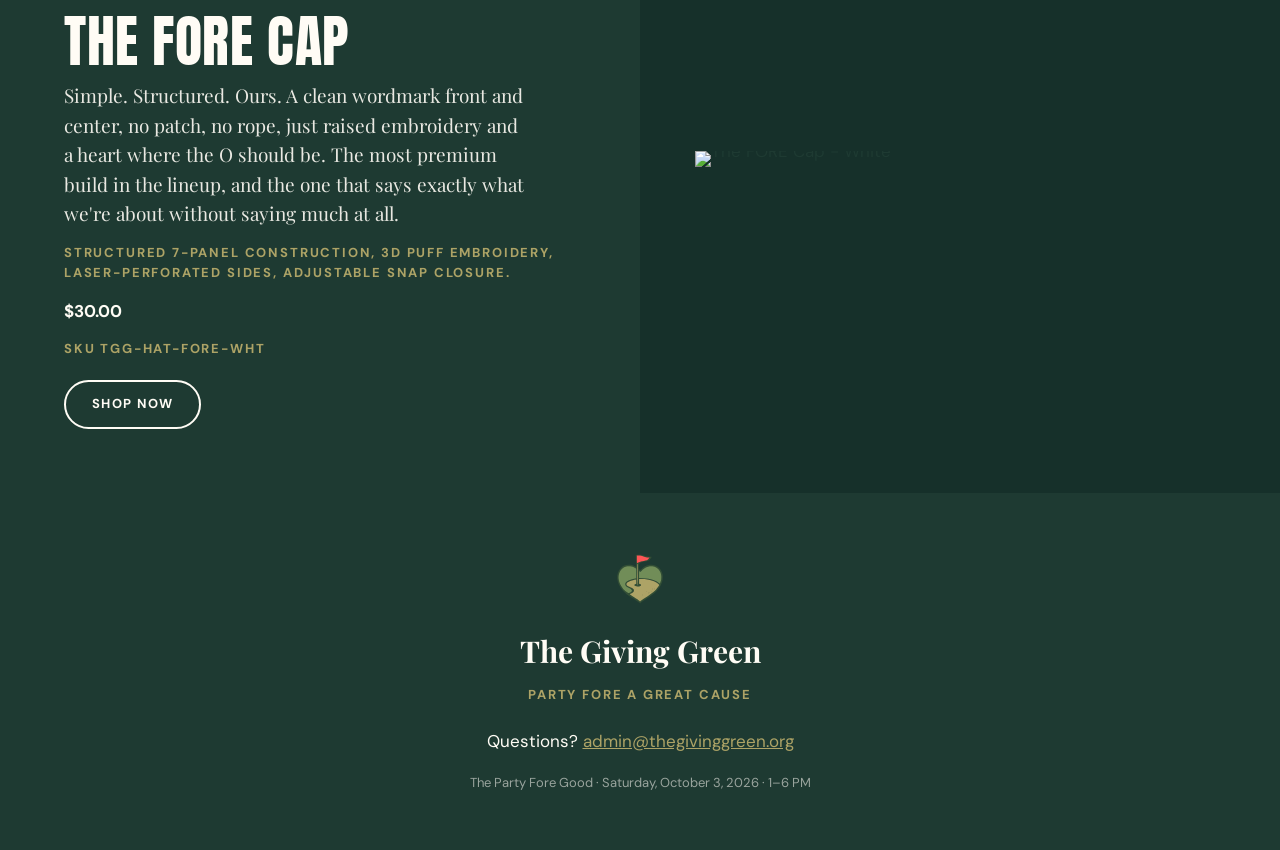
==== commit b21c062d: "Add files via upload" ====
--- a/pro-shop.html
+++ b/pro-shop.html
@@ -104,11 +104,11 @@
 /* BANDS */
 .band{display:grid;grid-template-columns:1fr 1fr;align-items:stretch;background:var(--sand);border-top:1px solid var(--line)}
 .band.dark{background:var(--forest);border-top:1px solid rgba(245,240,232,.14)}
-.band .art{display:flex;align-items:center;justify-content:center;padding:clamp(36px,5vw,76px);background:var(--sand-deep)}
+.band .art{display:flex;align-items:center;justify-content:center;padding:clamp(16px,2.5vw,32px);background:var(--sand-deep)}
 .band.dark .art{background:#16302a}
 .band .copy{padding:clamp(36px,5vw,76px);display:flex;flex-direction:column;gap:14px;justify-content:center}
 .band.rev .art{order:2} .band.rev .copy{order:1}
-.band .art .hatwrap{width:74%;max-width:330px}
+.band .art .hatwrap{width:92%;max-width:560px}
 .copy .bignum{font-size:clamp(40px,5vw,64px);line-height:.9;color:rgba(30,58,50,.16)}
 .band.dark .copy .bignum{color:rgba(173,163,102,.42)}
 .copy .sub{color:var(--fairway)}
@@ -146,7 +146,7 @@
   .phero-art .hatwrap{width:62%;max-width:280px}
   .band,.band.rev{grid-template-columns:1fr}
   .band .art,.band.rev .art{order:0} .band .copy,.band.rev .copy{order:0}
-  .band .art .hatwrap{width:60%;max-width:260px}
+  .band .art .hatwrap{width:80%;max-width:380px}
 }
 </style>
 </head>
@@ -173,26 +173,26 @@
     <span class="name">The Giving Green</span>
   </a>
   <div class="links">
-    <a class="lnk" href="index.html">The Crawl</a>
-    <a class="lnk" href="index.html">Charities</a>
-    <span class="soonlink">Year One <span class="soon">Soon</span></span>
+    <a class="lnk" href="index.html#course">The Crawl</a>
+    <a class="lnk" href="index.html#good">Charities</a>
+    <a class="lnk" href="index.html#proof">Year One</a>
     <a class="lnk active" href="pro-shop.html" aria-current="page">Pro Shop</a>
-    <span class="soonlink">Sponsor Us <span class="soon">Soon</span></span>
-    <a class="lnk" href="index.html">FAQ</a>
-    <a class="btn ghost" href="index.html">Get Tickets</a>
+    <a class="lnk" href="sponsor.html">Sponsor Us</a>
+    <a class="lnk" href="index.html#faq">FAQ</a>
+    <a class="btn ghost" href="index.html#tickets">Get Tickets</a>
   </div>
   <button class="hamb" id="hamb" aria-label="Open menu" aria-expanded="false"><span></span><span></span><span></span></button>
 </nav>
 
 <div class="mobnav" id="mobnav" aria-hidden="true">
   <button class="close" id="mobclose" aria-label="Close menu"></button>
-  <a href="index.html">The Crawl</a>
-  <a href="index.html">Charities</a>
-  <div class="soonrow"><a href="#" onclick="return false">Year One</a><span class="soon">Soon</span></div>
+  <a href="index.html#course">The Crawl</a>
+  <a href="index.html#good">Charities</a>
+  <a href="index.html#proof">Year One</a>
   <a href="pro-shop.html">Pro Shop</a>
-  <div class="soonrow"><a href="#" onclick="return false">Sponsor Us</a><span class="soon">Soon</span></div>
-  <a href="index.html">FAQ</a>
-  <a class="ticket" href="index.html">Get Tickets</a>
+  <a href="sponsor.html">Sponsor Us</a>
+  <a href="index.html#faq">FAQ</a>
+  <a class="ticket" href="index.html#tickets">Get Tickets</a>
 </div>
 
 <header class="phero">
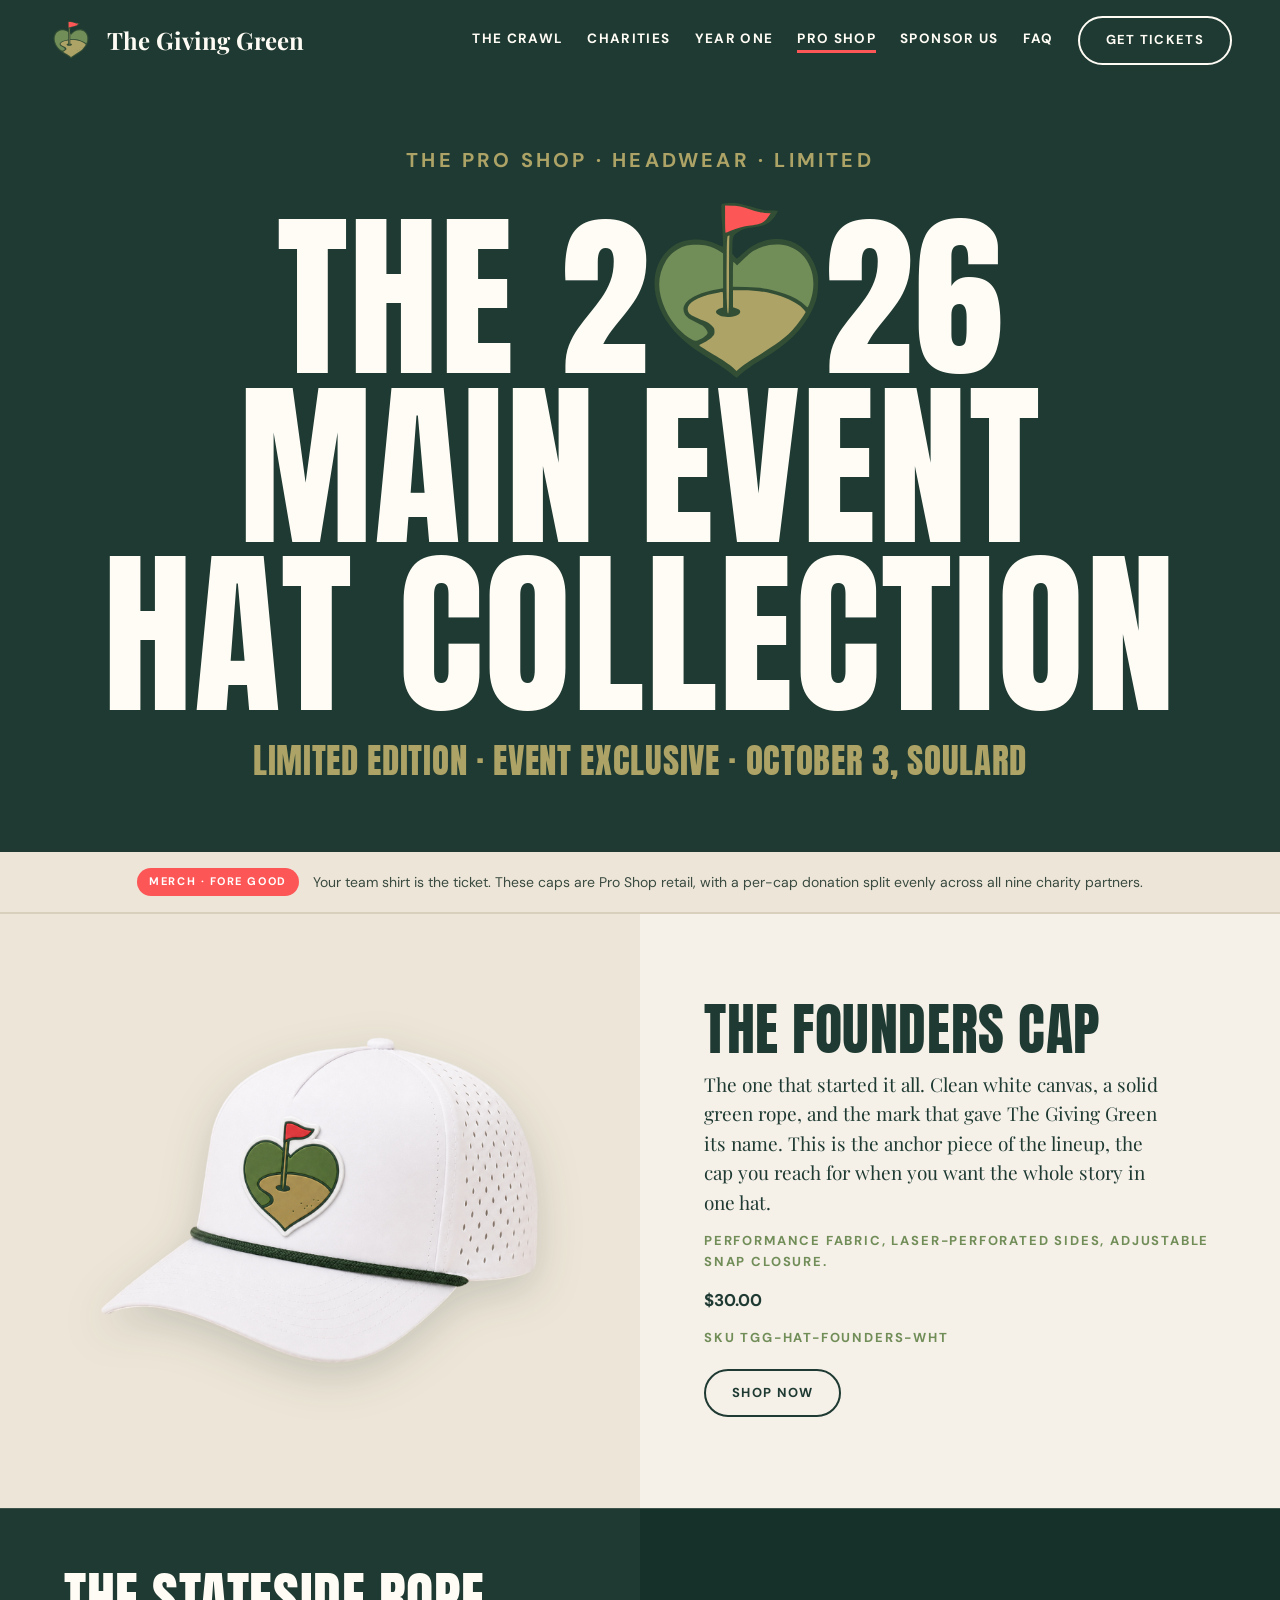
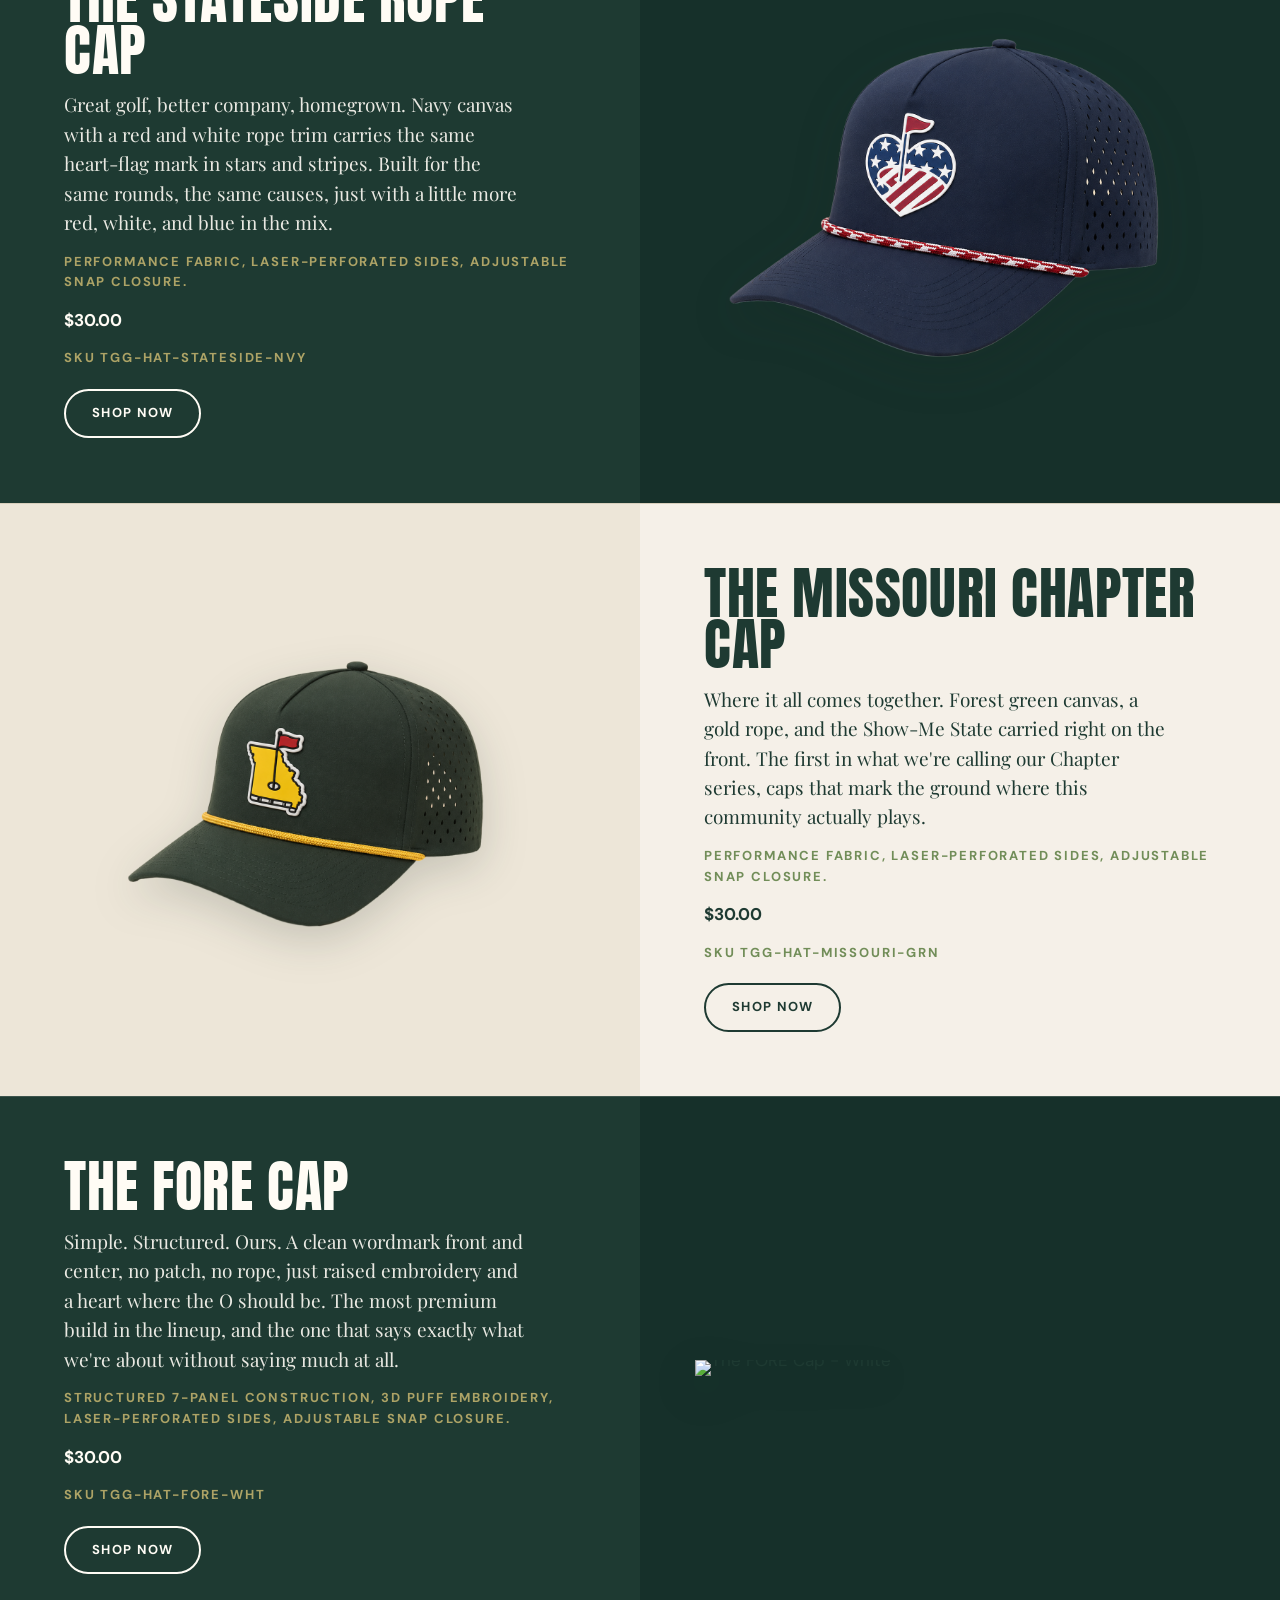
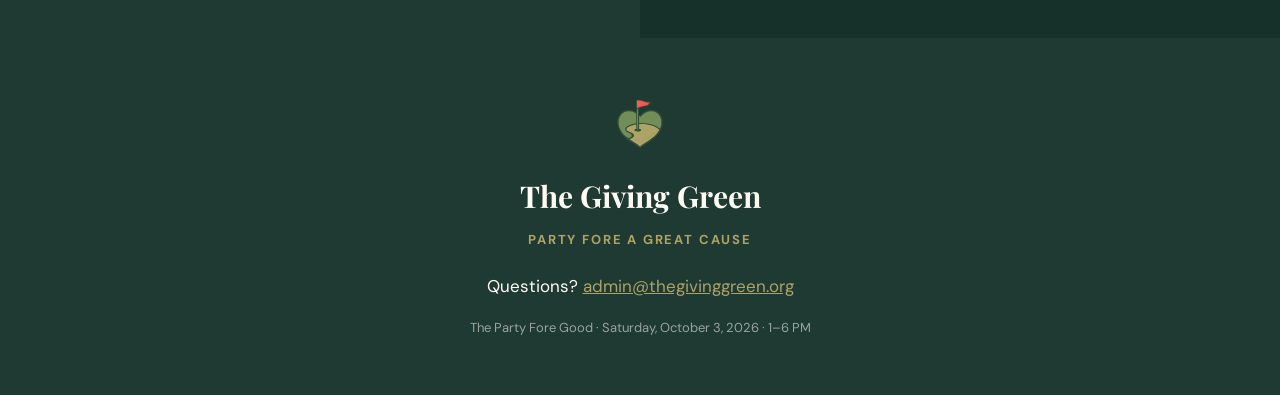
==== commit a6d1783d: "Add files via upload" ====
--- a/pro-shop.html
+++ b/pro-shop.html
@@ -90,7 +90,7 @@
 @media(max-width:640px){.phero .subline{white-space:normal;font-size:clamp(13px,3.4vw,20px)}}
 .phero p{max-width:46ch;margin:24px auto 0;font-size:clamp(15px,1.7vw,17px);line-height:1.65;color:rgba(255,252,245,.86)}
 .hatwrap{position:relative;width:100%;line-height:0}
-.hatwrap .hat{width:100%;height:auto;display:block}
+.hatwrap .hat{width:100%;height:auto;display:block;filter:drop-shadow(0 14px 22px rgba(20,40,34,.18))}
 .hatwrap .emb{position:absolute;left:50%;top:51%;transform:translate(-50%,-50%);width:27%;height:auto}
 
 /* STRIP */
@@ -213,8 +213,6 @@
     <div class="hatwrap"><img class="hat" src="/assets/images/hats/hat-founders-white.png" alt="The Founders Cap - White"/></div>
   </div>
   <div class="copy reveal">
-    <span class="bignum anton">No. 01</span>
-    <span class="sub label">White 5-panel rope cap &middot; solid green rope &middot; heart-flag patch &middot; "FORE GOOD" embroidered back</span>
     <h2 class="name anton">The Founders Cap</h2>
     <p class="blurb serif">The one that started it all. Clean white canvas, a solid green rope, and the mark that gave The Giving Green its name. This is the anchor piece of the lineup, the cap you reach for when you want the whole story in one hat.</p>
     <span class="sub label">Performance fabric, laser-perforated sides, adjustable snap closure.</span>
@@ -228,8 +226,6 @@
     <div class="hatwrap"><img class="hat" src="/assets/images/hats/hat-stateside-navy.png" alt="The Stateside Rope Cap - Navy"/></div>
   </div>
   <div class="copy reveal">
-    <span class="bignum anton">No. 02</span>
-    <span class="sub label">Navy 5-panel rope cap &middot; red/white rope &middot; Americana heart-flag patch &middot; "FORE GOOD" embroidered back</span>
     <h2 class="name anton">The Stateside Rope Cap</h2>
     <p class="blurb serif">Great golf, better company, homegrown. Navy canvas with a red and white rope trim carries the same heart-flag mark in stars and stripes. Built for the same rounds, the same causes, just with a little more red, white, and blue in the mix.</p>
     <span class="sub label">Performance fabric, laser-perforated sides, adjustable snap closure.</span>
@@ -243,8 +239,6 @@
     <div class="hatwrap"><img class="hat" src="/assets/images/hats/hat-missouri-green.png" alt="The Missouri Chapter Cap - Forest Green"/></div>
   </div>
   <div class="copy reveal">
-    <span class="bignum anton">No. 03</span>
-    <span class="sub label">Forest green 5-panel rope cap &middot; mustard rope &middot; Missouri-outline patch &middot; "FORE GOOD" embroidered back</span>
     <h2 class="name anton">The Missouri Chapter Cap</h2>
     <p class="blurb serif">Where it all comes together. Forest green canvas, a gold rope, and the Show-Me State carried right on the front. The first in what we're calling our Chapter series, caps that mark the ground where this community actually plays.</p>
     <span class="sub label">Performance fabric, laser-perforated sides, adjustable snap closure.</span>
@@ -258,8 +252,6 @@
     <div class="hatwrap"><img class="hat" src="/assets/images/hats/hat-fore-white.png" alt="The FORE Cap - White"/></div>
   </div>
   <div class="copy reveal">
-    <span class="bignum anton">No. 04</span>
-    <span class="sub label">White 7-panel structured snapback &middot; 3D embroidered wordmark</span>
     <h2 class="name anton">The FORE Cap</h2>
     <p class="blurb serif">Simple. Structured. Ours. A clean wordmark front and center, no patch, no rope, just raised embroidery and a heart where the O should be. The most premium build in the lineup, and the one that says exactly what we're about without saying much at all.</p>
     <span class="sub label">Structured 7-panel construction, 3D puff embroidery, laser-perforated sides, adjustable snap closure.</span>
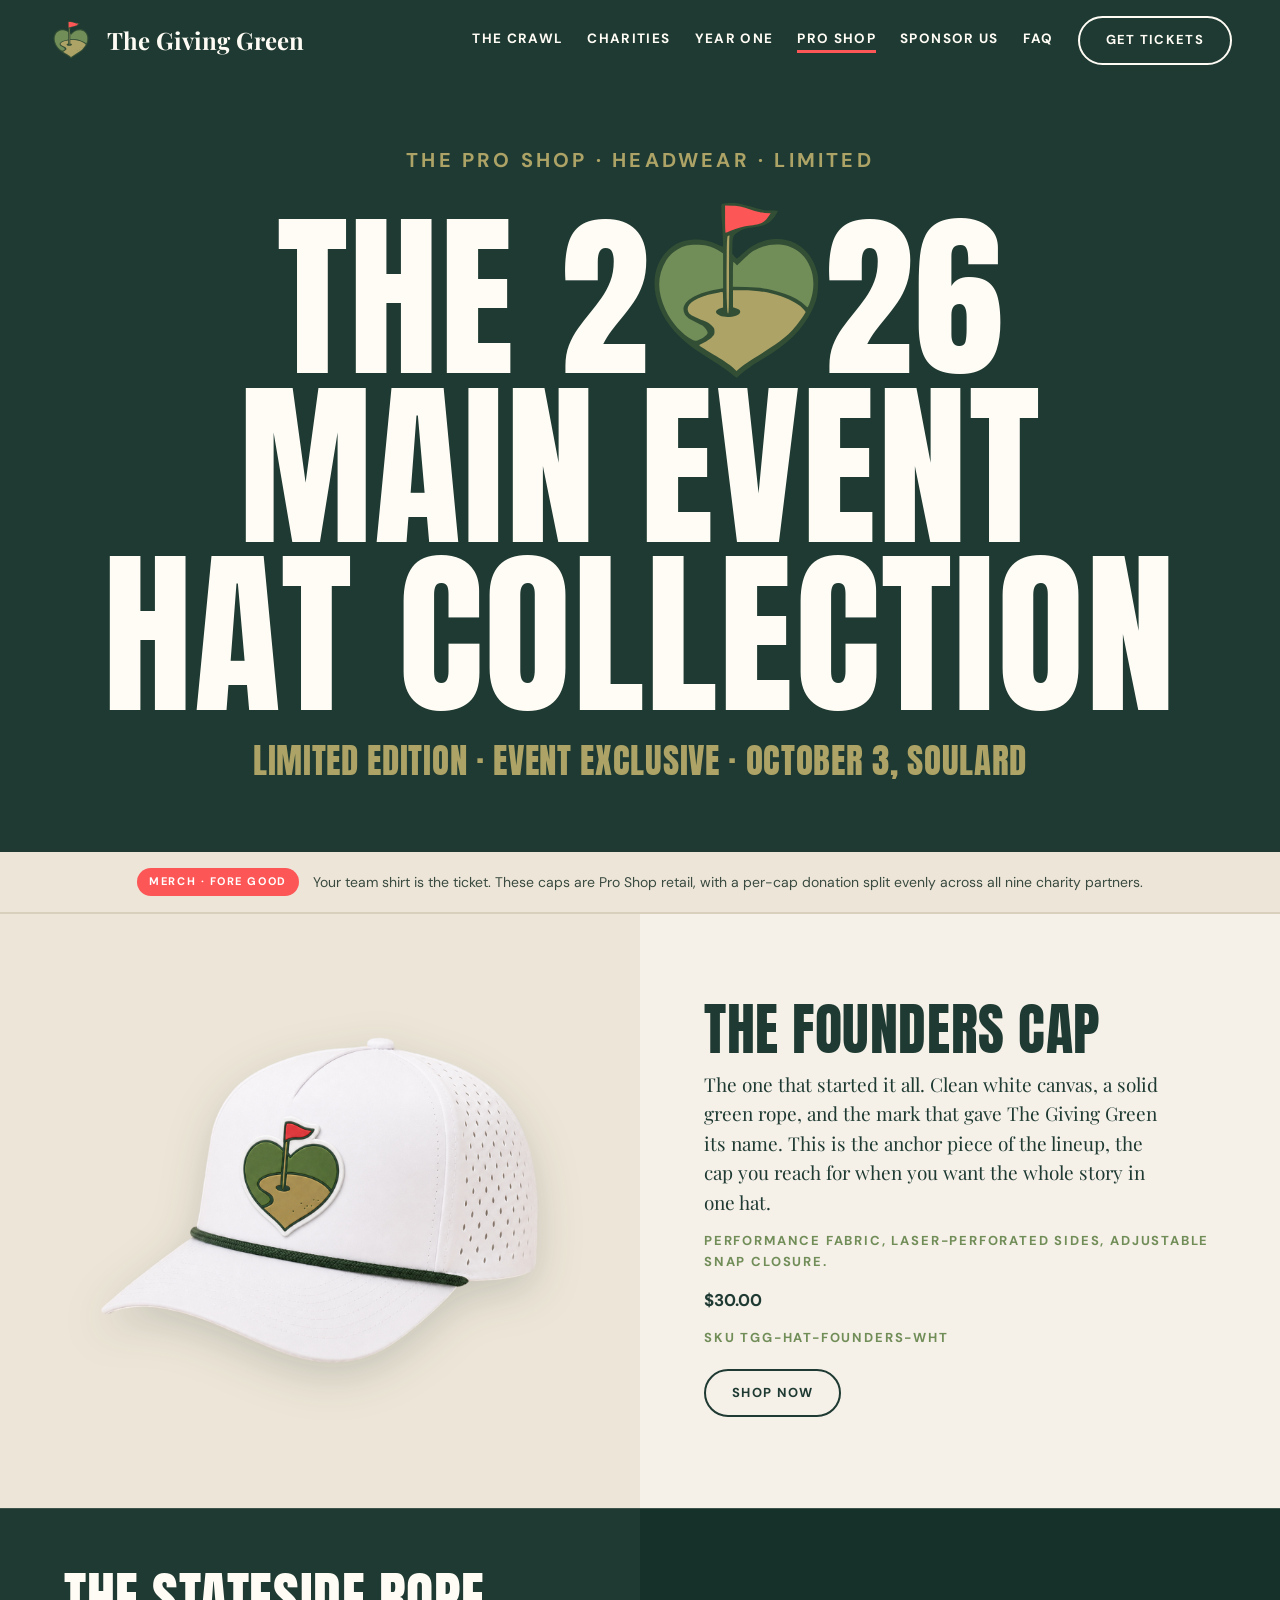
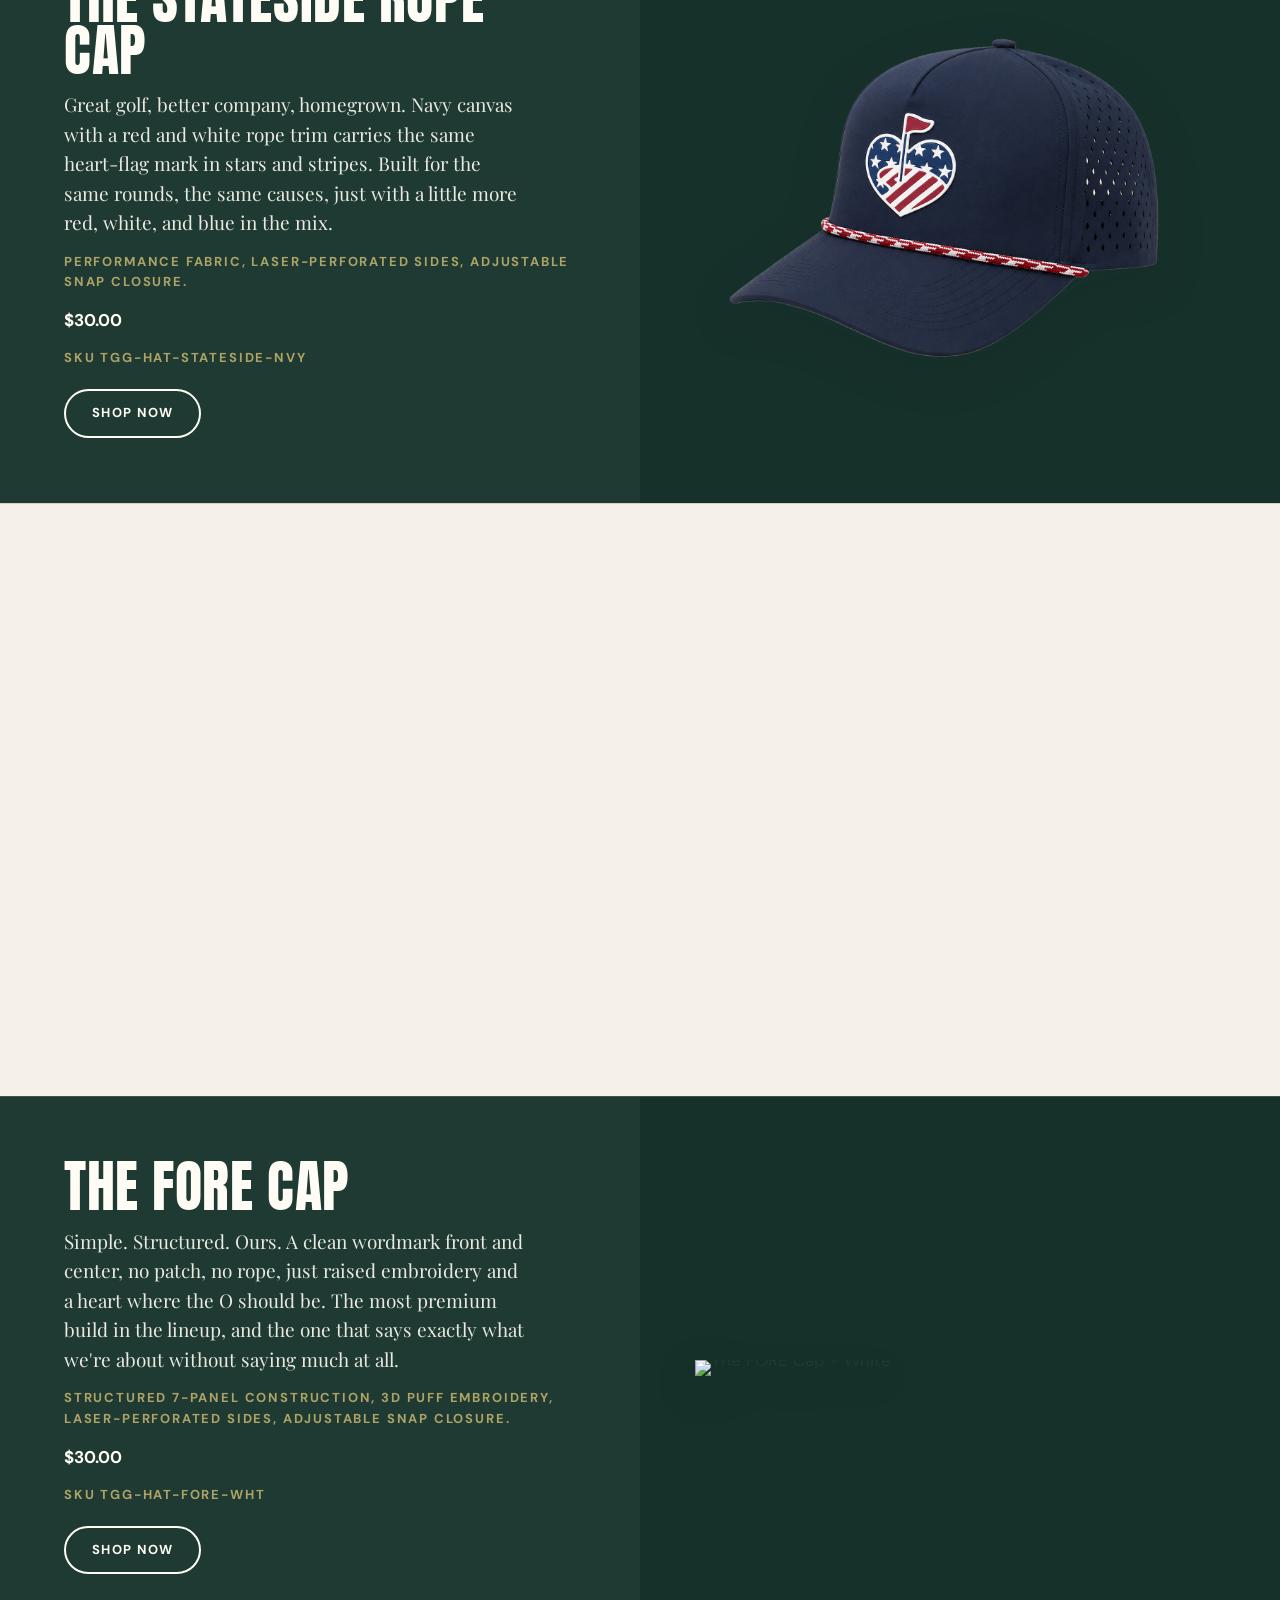
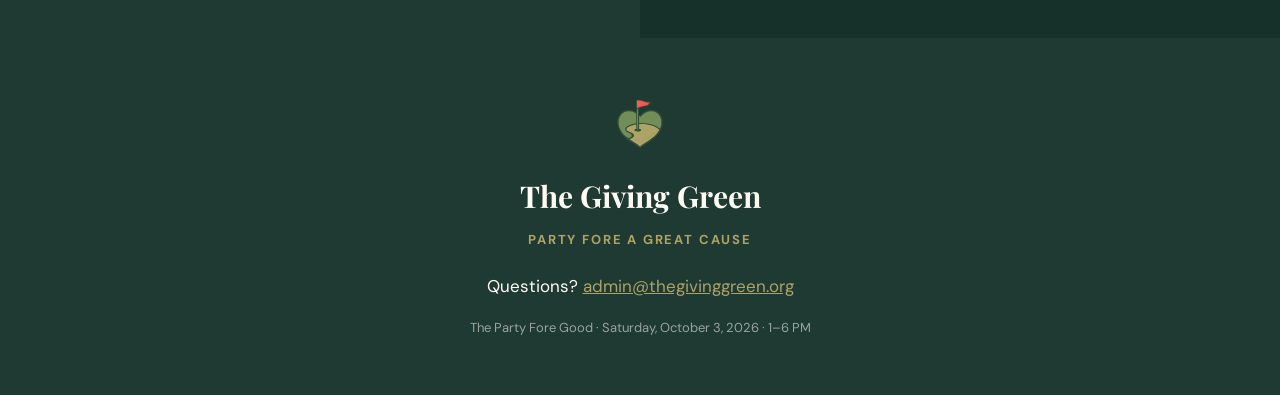
==== commit 136fad2a: "Add files via upload" ====
--- a/pro-shop.html
+++ b/pro-shop.html
@@ -3,7 +3,10 @@
 <head>
 <meta charset="UTF-8">
 <meta name="viewport" content="width=device-width, initial-scale=1.0">
-<title>Pro Shop — Headwear · The Giving Green</title>
+<link rel="icon" type="image/png" href="./assets/images/logos/tgg-favicon.png">
+<link rel="apple-touch-icon" href="./assets/images/logos/tgg-favicon.png">
+<meta name="theme-color" content="#1E3A32">
+<title>Pro Shop · Headwear · The Giving Green</title>
 <meta name="description" content="The Giving Green Pro Shop. Four caps for the crawl. Pro Shop retail, your team shirt is the ticket. October 3, Soulard.">
 <link rel="preconnect" href="https://fonts.googleapis.com">
 <link rel="preconnect" href="https://fonts.gstatic.com" crossorigin>
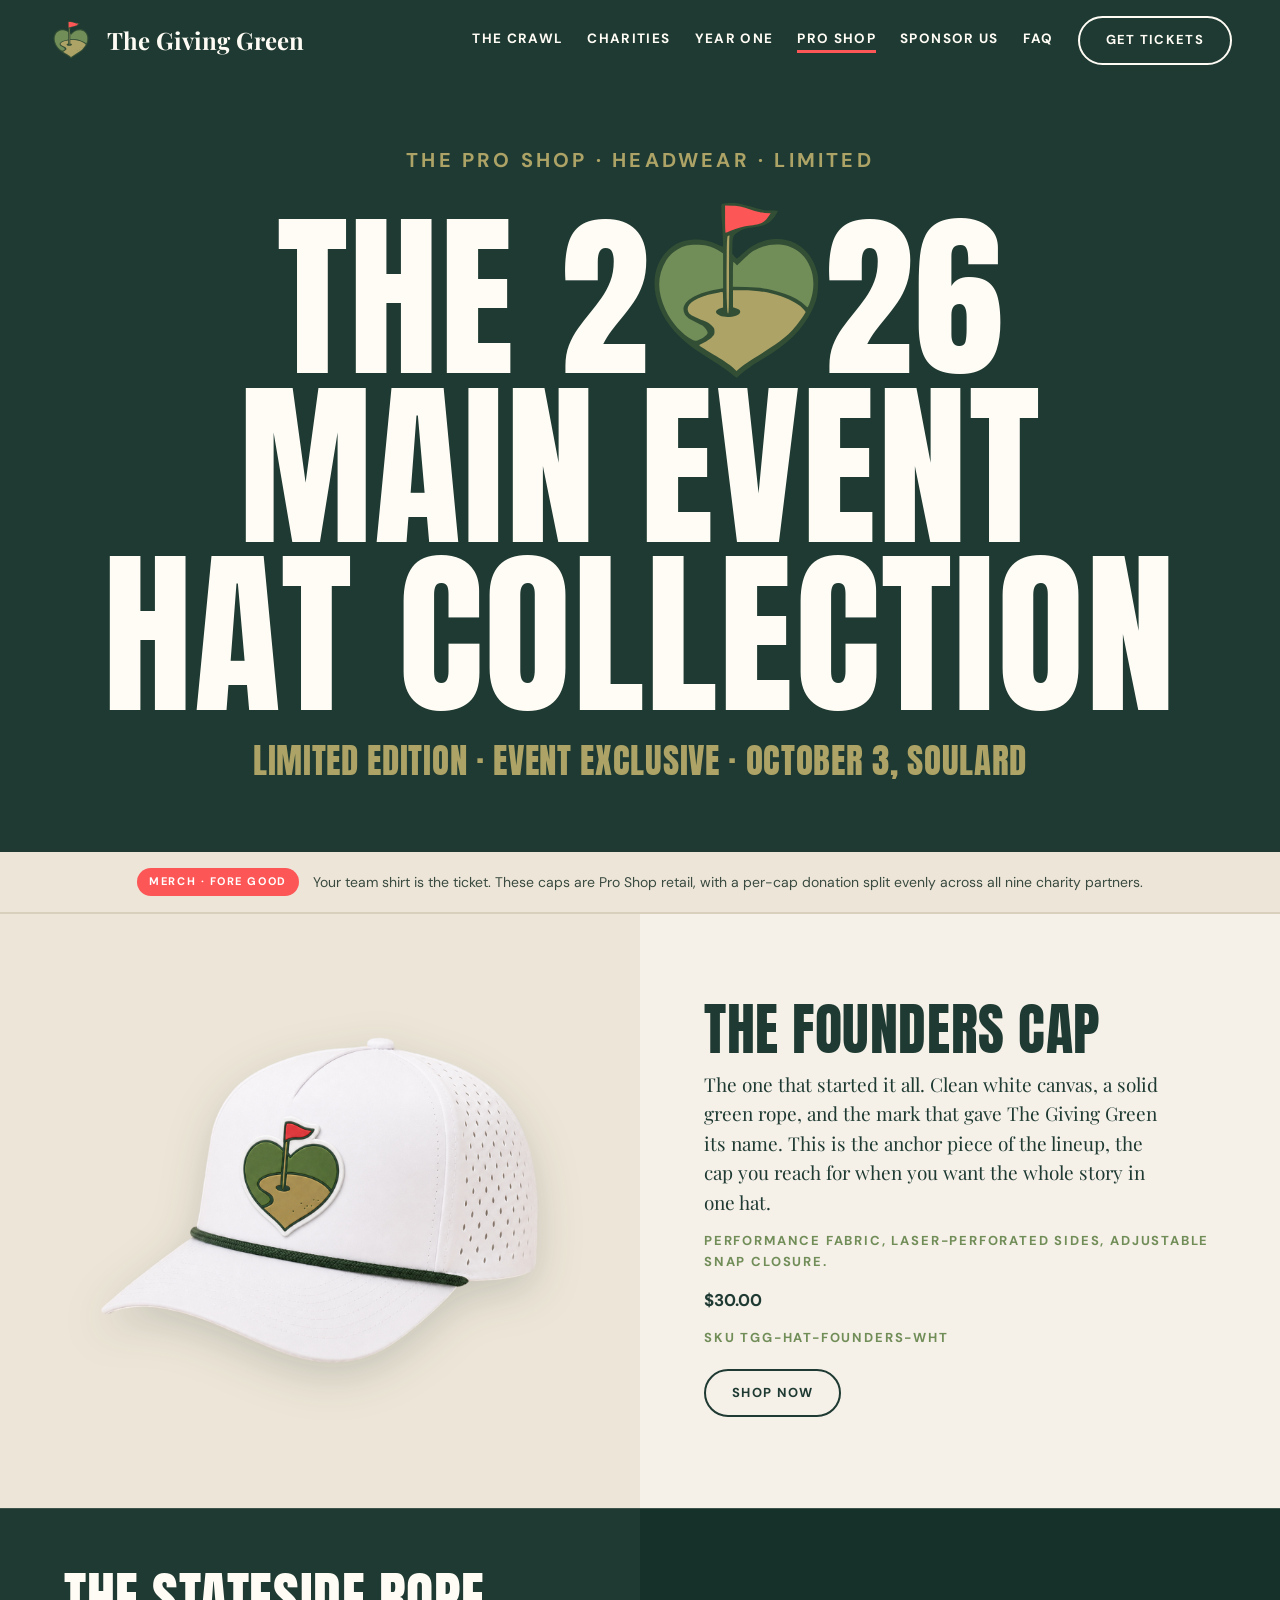
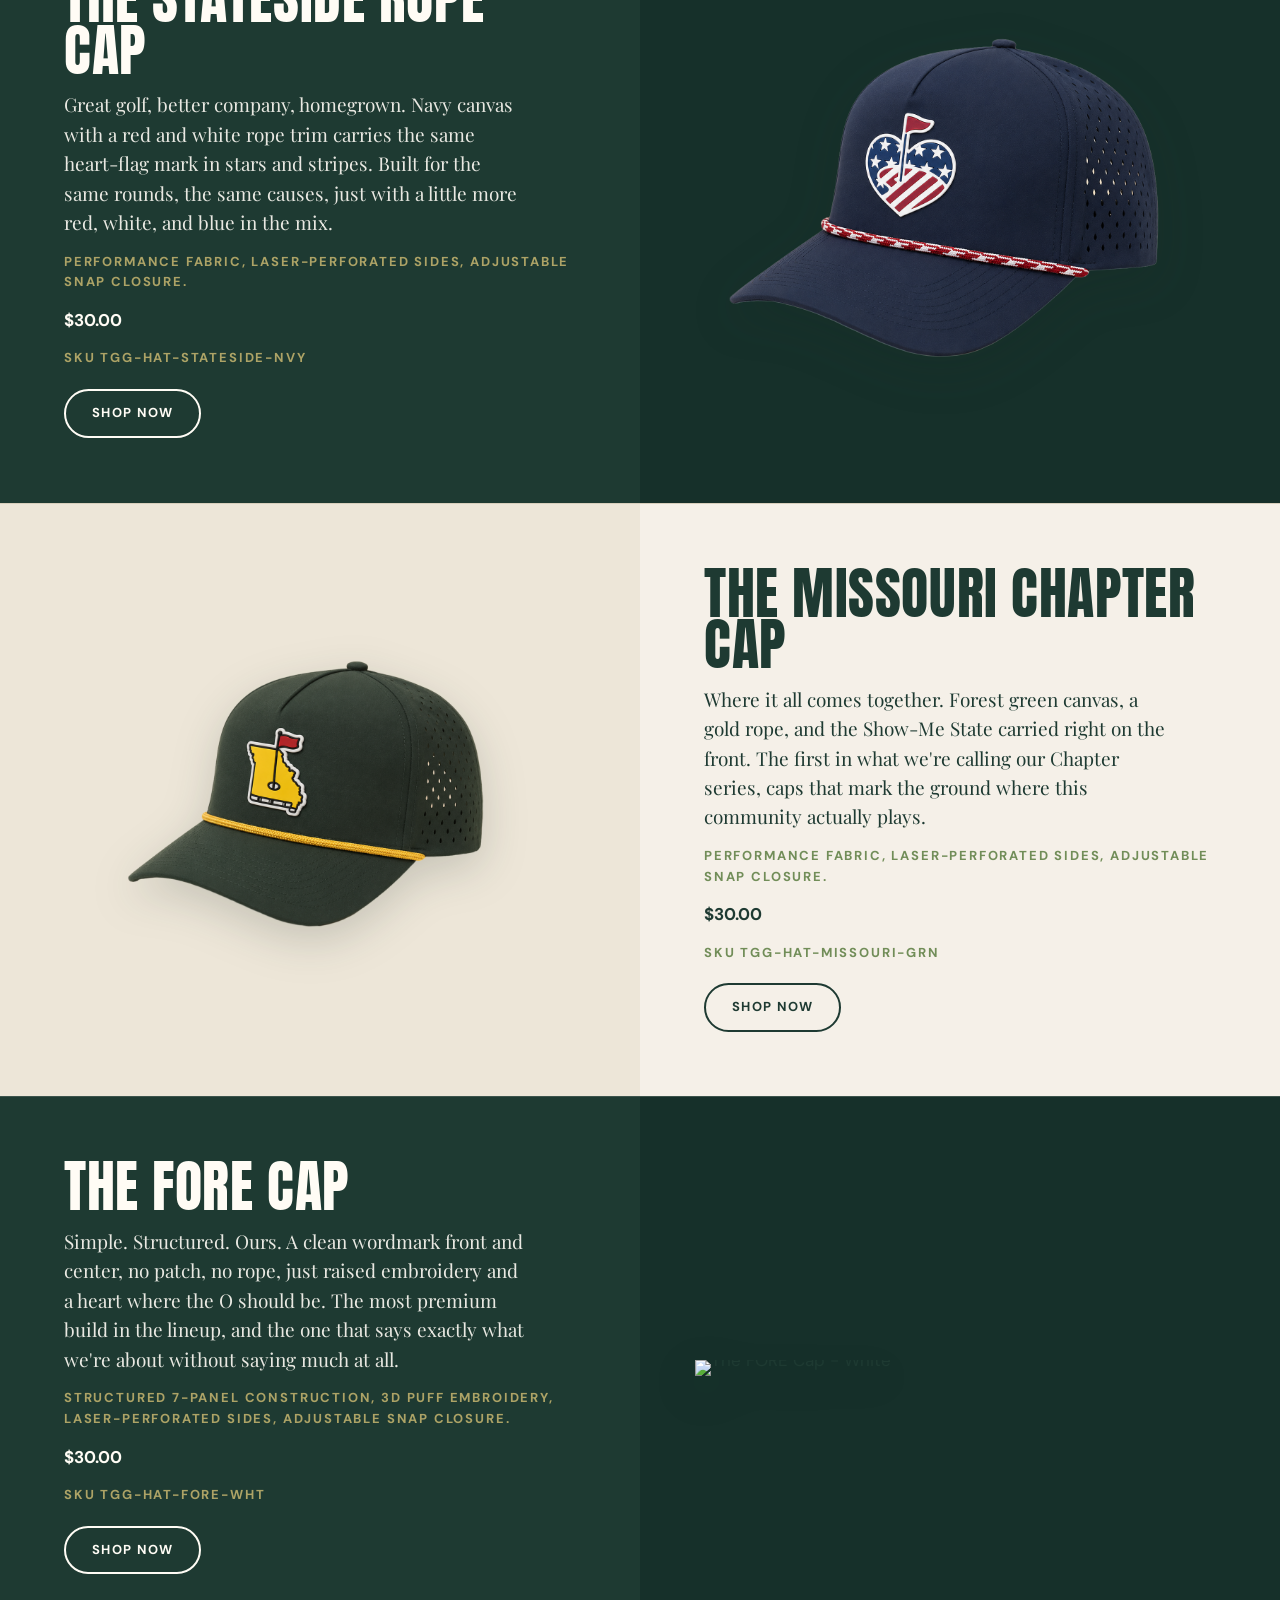
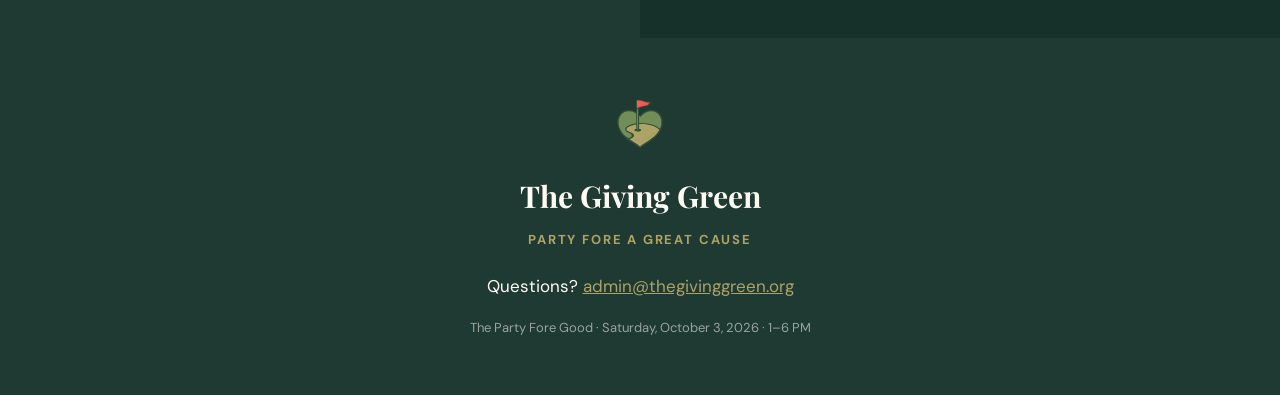
==== commit e53f23b3: "Add files via upload" ====
--- a/pro-shop.html
+++ b/pro-shop.html
@@ -8,6 +8,18 @@
 <meta name="theme-color" content="#1E3A32">
 <title>Pro Shop · Headwear · The Giving Green</title>
 <meta name="description" content="The Giving Green Pro Shop. Four caps for the crawl. Pro Shop retail, your team shirt is the ticket. October 3, Soulard.">
+<link rel="canonical" href="https://thegivinggreen.org/pro-shop">
+<meta property="og:title" content="The Giving Green Pro Shop · Headwear">
+<meta property="og:description" content="Four caps for the crawl. Limited edition, event exclusive. October 3, Soulard.">
+<meta property="og:image" content="https://thegivinggreen.org/assets/images/Social/tgg-share-card.jpg">
+<meta property="og:image:width" content="1170">
+<meta property="og:image:height" content="986">
+<meta property="og:url" content="https://thegivinggreen.org/pro-shop">
+<meta property="og:type" content="website">
+<meta name="twitter:card" content="summary_large_image">
+<meta name="twitter:title" content="The Giving Green Pro Shop · Headwear">
+<meta name="twitter:description" content="Four caps for the crawl. Limited edition, event exclusive. October 3, Soulard.">
+<meta name="twitter:image" content="https://thegivinggreen.org/assets/images/Social/tgg-share-card.jpg">
 <link rel="preconnect" href="https://fonts.googleapis.com">
 <link rel="preconnect" href="https://fonts.gstatic.com" crossorigin>
 <link href="https://fonts.googleapis.com/css2?family=Anton&family=DM+Sans:ital,wght@0,400;0,500;0,700;1,400&family=Playfair+Display:ital,wght@0,600;0,700;1,600&display=swap" rel="stylesheet">
